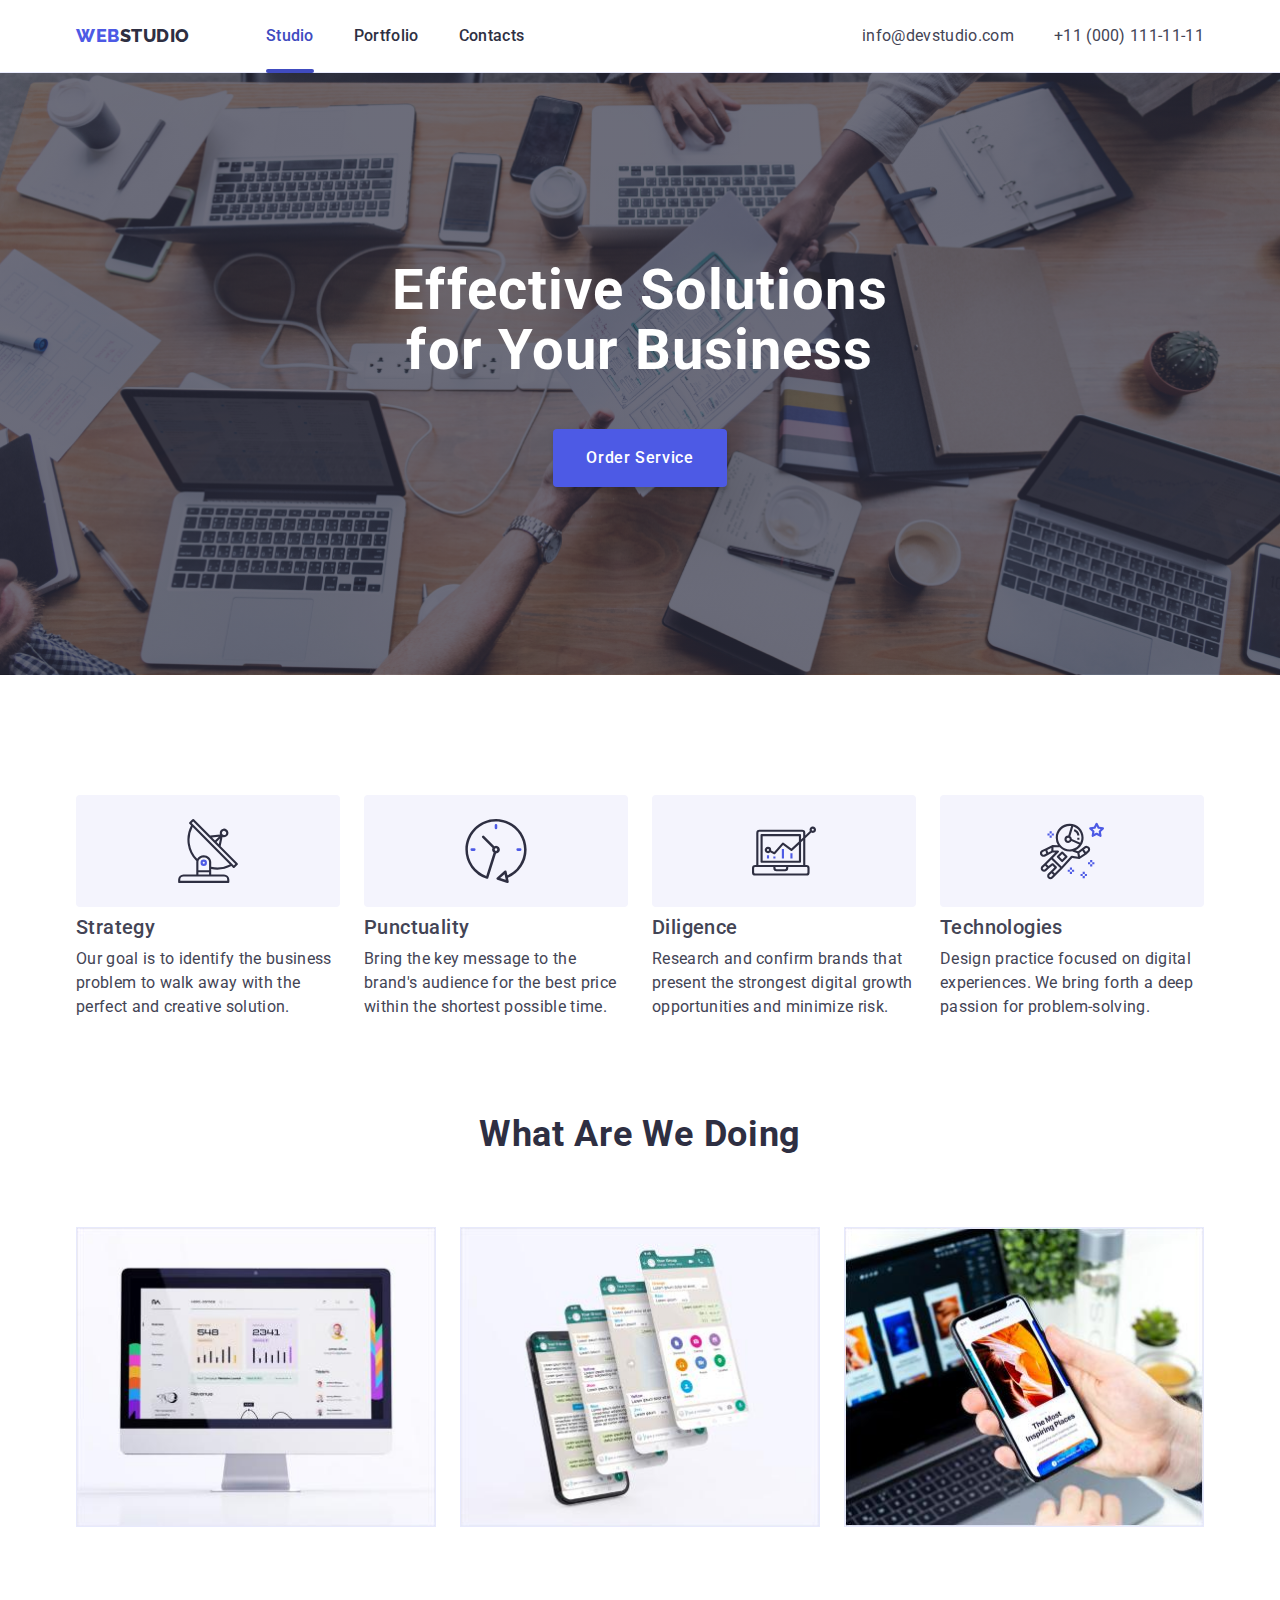
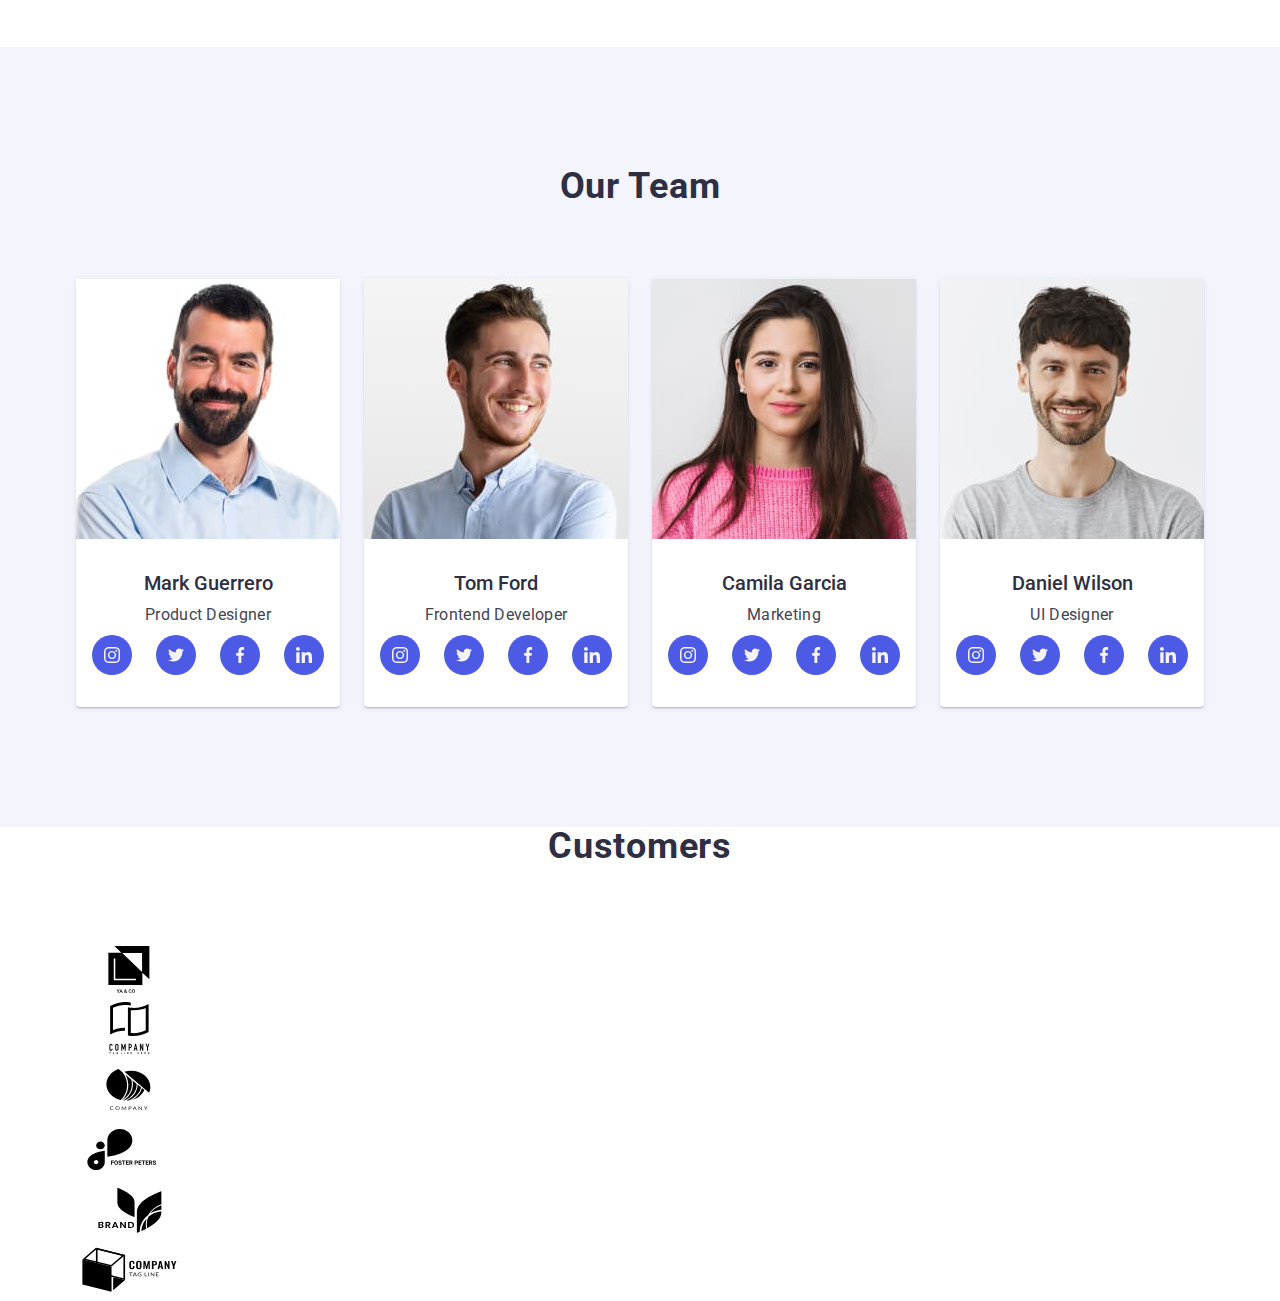
==== index.html @ b901a53f "DZ7" ====
<!DOCTYPE html>
<html lang="en">

<head>
  <meta charset="UTF-8" />
  <meta http-equiv="X-UA-Compatible" content="IE=edge" />
  <meta name="viewport" content="width=device-width, initial-scale=1.0" />
  <title>Web Studio</title>
  <link rel="stylesheet" href="https://cdn.jsdelivr.net/npm/modern-normalize@1.1.0/modern-normalize.min.css" />
  <link rel="preconnect" href="https://fonts.googleapis.com" />
  <link rel="preconnect" href="https://fonts.gstatic.com" crossorigin />
  <link href="https://fonts.googleapis.com/css2?family=Raleway:wght@800&family=Roboto:wght@400;500;700;900&display=swap"
    rel="stylesheet" />

  <link rel="stylesheet" href="./css/styles.css" />
</head>

<body>
  <!-- шапка сайта -->

  <header class="style-heder">
    <!-- Mein navigation -->
    <div class="container style-heder-container">
      <nav class="page-nav">
        <a href="./index.html" class="logo link">
          <span class="logo-color">Web</span>Studio</a>

        <!-- Links to other pages or sections of the current page -->
        <ul class="menu list">
          <li class="menu-item">
            <a class="link menu-link studio-bottom" href="./index.html">Studio</a>
          </li>
          <li class="menu-item">
            <a class="link menu-link" href="./portfolio.html"> Portfolio </a>
          </li>
          <li class="menu-item">
            <a class="link menu-link" href=""> Contacts</a>
          </li>
        </ul>
      </nav>
      <button type=button class="mobile-menu-open" data-menu-open>
        <svg class="mobile-menu-open__icon" width="32" height="32">
          <use href="./images/sprite.svg#icon-burger"></use>
        </svg>
      </button>
      <address class="contact-main">
        <ul class="list contact-list">
          <li>
            <a class="contacts-email link" href="mailto:info@devstudio.com">info@devstudio.com</a>
          </li>
          <li>
            <a class="contact-phone-number link" href="tel:+110001111111">+11 (000) 111-11-11</a>
          </li>
        </ul>
      </address>
    </div>

    <!-- Mobile Menu -->
    <div class="mobile-menu" data-menu>
      <div class="container mobile-menu_container">
        <button class="mobile-menu_close-btn" data-menu-close>
          <svg class="mobile-menu_close-icon" width="8" height="8">
            <use href="./images/sprite.svg#icon-close-black-18dp-2-1">
            </use>
          </svg>
        </button>
        <ul class="mobile-menu-nav list">
          <li class="menu-item">
            <a class="link menu-link studio-bottom" href="./index.html">Studio</a>
          </li>
          <li class="menu-item">
            <a class="link menu-link" href="./portfolio.html"> Portfolio </a>
          </li>
          <li class="menu-item">
            <a class="link menu-link mobile-menu-contacts" href=""> Contacts</a>
          </li>
        </ul>

        <ul class="list contacts-mob-menu">
          <li><a class="contact-phone-number tel-mob-menu link" href="tel:+110001111111">+11 (000) 111-11-11</a>

          </li>
          <li><a class="contacts-email link email-mob-menu" href="mailto:info@devstudio.com">info@devstudio.com</a>

          </li>
        </ul>
        <ul class="social-list-mobmenu list">
          <li class="social-list-item">
            <a href="" class="social-list-link-mobmenu">
              <svg class="social-list-icon" width="24" height="24">
                <use href="./images/sprite.svg#icon-instagram"></use>
              </svg>
            </a>
          </li>
          <li class="social-list-item">
            <a href="" class="social-list-link-mobmenu">
              <svg class="social-list-icon" width="24" height="24">
                <use href="./images/sprite.svg#icon-twitter"></use>
              </svg>
            </a>
          </li>
          <li class="social-list-item">
            <a href="" class="social-list-link-mobmenu">
              <svg class="social-list-icon" width="24" height="24">
                <use href="./images/sprite.svg#icon-facebook"></use>
              </svg>
            </a>
          </li>
          <li class="social-list-item">
            <a href="" class="social-list-link-mobmenu">
              <svg class="social-list-icon" width="24" height="24">
                <use href="./images/sprite.svg#icon-linkedin"></use>
              </svg>
            </a>
          </li>
        </ul>
      </div>
    </div>
    <!-- / Mobile Menu -->
  </header>

  <!-- Unique page content -->
  <main>
    <!-- Герой -->

    <section class="hero">
      <div class="container hero-content">
        <h1 class="mein-title">Effective Solutions for Your Business</h1>
        <button class="button primary" type="button" data-modal-open>
          Order Service
        </button>
      </div>
    </section>

    <!-- Advantages -->

    <section class="advanteges">
      <div class="container">
        <h2 class="visually-hidden">Advanteges</h2>
        <ul class="advanteges-list list">
          <li class="ad-list-item">
            <div class="advanteges-style">
              <svg class="icon-advantages" width="64" height="64">
                <use href="./images/sprite.svg#icon-antenna "></use>
              </svg>
            </div>
            <h3 class="title-ad">Strategy</h3>
            <p class="advanteges-text">
              Our goal is to identify the business problem to walk away with
              the perfect and creative solution.
            </p>
          </li>

          <li class="ad-list-item">
            <div class="advanteges-style">
              <svg class="icon-advantages" width="64" height="64">
                <use href="./images/sprite.svg#icon-clock"></use>
              </svg>
            </div>
            <h3 class="title-ad">Punctuality</h3>
            <p class="advanteges-text">
              Bring the key message to the brand's audience for the best price
              within the shortest possible time.
            </p>
          </li>

          <li class="ad-list-item">
            <div class="advanteges-style">
              <svg class="icon-advantages" width="64" height="64">
                <use href="./images/sprite.svg#icon-diagram"></use>
              </svg>
            </div>
            <h3 class="title-ad">Diligence</h3>
            <p class="advanteges-text">
              Research and confirm brands that present the strongest digital
              growth opportunities and minimize risk.
            </p>
          </li>

          <li class="ad-list-item">
            <div class="advanteges-style">
              <svg class="icon-advantages" width="64" height="64">
                <use href="./images/sprite.svg#icon-astronaut"></use>
              </svg>
            </div>
            <h3 class="title-ad">Technologies</h3>
            <p class="advanteges-text">
              Design practice focused on digital experiences. We bring forth a
              deep passion for problem-solving.
            </p>
          </li>
        </ul>
      </div>
    </section>


    <!-- картинки -->

    <section class="doing">
      <div class="container">
        <h2 class="sec-title">What are we doing</h2>
        <ul class="list doing-list">
          <li class="doing-content">
            <img srcset="./images/desktop@2x.jpg 2x" src="./images/desktop.jpg" alt="desktop application" width="360"
              height="300" />
          </li>
          <li class="doing-content">
            <img srcset="./images/mobapp@2x.jpg 2x" src="./images/mobapp.jpg" alt="mobile application" width="360"
              height="300" />
          </li>
          <li class="doing-content">
            <img srcset="./images/design@2x.jpg 2x" src="./images/design.jpg" alt="design for your product" width="360"
              height="300" />
          </li>
        </ul>
      </div>
    </section>

    <!-- Коллектив -->

    <section class="team-sect">
      <div class="container team-container">
        <h2 class="sec-title">Our Team</h2>

        <ul class="list team-list">
          <li class="team-nome">
            <img srcset="./images/team/product-d@2x.jpg 2x" src="./images/team/product-d.jpg" alt="Mark Guerrero"
              width="264" height="260" />
            <div class="team-content">
              <h3 class="title">Mark Guerrero</h3>
              <p class="advanteges-text-team">Product Designer</p>
              <ul class="social-list list">
                <li class="social-list-item">
                  <a href="" class="social-list-link">
                    <svg class="social-list-icon" width="16" height="16">
                      <use href="./images/sprite.svg#icon-instagram"></use>
                    </svg>
                  </a>
                </li>
                <li class="social-list-item">
                  <a href="" class="social-list-link">
                    <svg class="social-list-icon" width="16" height="16">
                      <use href="./images/sprite.svg#icon-twitter"></use>
                    </svg>
                  </a>
                </li>
                <li class="social-list-item">
                  <a href="" class="social-list-link">
                    <svg class="social-list-icon" width="16" height="16">
                      <use href="./images/sprite.svg#icon-facebook"></use>
                    </svg>
                  </a>
                </li>
                <li class="social-list-item">
                  <a href="" class="social-list-link">
                    <svg class="social-list-icon" width="16" height="16">
                      <use href="./images/sprite.svg#icon-linkedin"></use>
                    </svg>
                  </a>
                </li>
              </ul>
            </div>
          </li>
          <li class="team-nome">
            <img srcset="./images/team/front-dev@2x.jpg 2x" src="./images/team/front-dev.jpg" alt="Tom Ford" width="264"
              height="260" />
            <div class="team-content">
              <h3 class="title">Tom Ford</h3>
              <p class="advanteges-text-team">Frontend Developer</p>
              <ul class="social-list list">
                <li class="social-list-item">
                  <a href="" class="social-list-link">
                    <svg class="social-list-icon" width="16" height="16">
                      <use href="./images/sprite.svg#icon-instagram"></use>
                    </svg>
                  </a>
                </li>
                <li class="social-list-item">
                  <a href="" class="social-list-link">
                    <svg class="social-list-icon" width="16" height="16">
                      <use href="./images/sprite.svg#icon-twitter"></use>
                    </svg>
                  </a>
                </li>
                <li class="social-list-item">
                  <a href="" class="social-list-link">
                    <svg class="social-list-icon" width="16" height="16">
                      <use href="./images/sprite.svg#icon-facebook"></use>
                    </svg>
                  </a>
                </li>
                <li class="social-list-item">
                  <a href="" class="social-list-link">
                    <svg class="social-list-icon" width="16" height="16">
                      <use href="./images/sprite.svg#icon-linkedin"></use>
                    </svg>
                  </a>
                </li>
              </ul>
            </div>
          </li>
          <li class="team-nome">
            <img srcset="./images/team/marketing@2x.jpg 2x" src="./images/team/marketing.jpg" alt="Camila Garcia"
              width="264" height="260" />
            <div class="team-content">
              <h3 class="title">Camila Garcia</h3>
              <p class="advanteges-text-team">Marketing</p>
              <ul class="social-list list">
                <li class="social-list-item">
                  <a href="" class="social-list-link">
                    <svg class="social-list-icon" width="16" height="16">
                      <use href="./images/sprite.svg#icon-instagram"></use>
                    </svg>
                  </a>
                </li>
                <li class="social-list-item">
                  <a href="" class="social-list-link">
                    <svg class="social-list-icon" width="16" height="16">
                      <use href="./images/sprite.svg#icon-twitter"></use>
                    </svg>
                  </a>
                </li>
                <li class="social-list-item">
                  <a href="" class="social-list-link">
                    <svg class="social-list-icon" width="16" height="16">
                      <use href="./images/sprite.svg#icon-facebook"></use>
                    </svg>
                  </a>
                </li>
                <li class="social-list-item">
                  <a href="" class="social-list-link">
                    <svg class="social-list-icon" width="16" height="16">
                      <use href="./images/sprite.svg#icon-linkedin"></use>
                    </svg>
                  </a>
                </li>
              </ul>
            </div>
          </li>
          <li class="team-nome">
            <img srcset="./images/team/uldesigner@2x.jpg 2x" src="./images/team/uldesigner.jpg" alt="Daniel Wilson"
              width="264" height="260" />
            <div class="team-content">
              <h3 class="title">Daniel Wilson</h3>
              <p class="advanteges-text-team">UI Designer</p>
              <ul class="social-list list">
                <li class="social-list-item">
                  <a href="" class="social-list-link">
                    <svg class="social-list-icon" width="16" height="16">
                      <use href="./images/sprite.svg#icon-instagram"></use>
                    </svg>
                  </a>
                </li>
                <li class="social-list-item">
                  <a href="" class="social-list-link">
                    <svg class="social-list-icon" width="16" height="16">
                      <use href="./images/sprite.svg#icon-twitter"></use>
                    </svg>
                  </a>
                </li>
                <li class="social-list-item">
                  <a href="" class="social-list-link">
                    <svg class="social-list-icon" width="16" height="16">
                      <use href="./images/sprite.svg#icon-facebook"></use>
                    </svg>
                  </a>
                </li>
                <li class="social-list-item">
                  <a href="" class="social-list-link">
                    <svg class="social-list-icon" width="16" height="16">
                      <use href="./images/sprite.svg#icon-linkedin"></use>
                    </svg>
                  </a>
                </li>
              </ul>
            </div>
          </li>
        </ul>
      </div>
    </section>

    <!-- Customers -->

    <section class="customers">
      <div class="container">
        <h2 class="sec-title">Customers</h2>
        <ul class="customers-list list">
          <li class="customers-iton">
            <a class="customers-link" href="">
              <svg class="customers-icon" width="104" height="56">
                <use href="./images/sprite.svg#icon-Logo1"></use>
              </svg>
            </a>
          </li>

          <li class="customers-iton">
            <a class="customers-link" href="">
              <svg class="customers-icon" width="104" height="56">
                <use href="./images/sprite.svg#icon-Logo2"></use>
              </svg>
            </a>
          </li>

          <li class="customers-iton">
            <a class="customers-link" href="">
              <svg class="customers-icon" width="104" height="56">
                <use href="./images/sprite.svg#icon-Logo3"></use>
              </svg>
            </a>
          </li>

          <li class="customers-iton">
            <a class="customers-link" href="">
              <svg class="customers-icon" width="104" height="56">
                <use href="./images/sprite.svg#icon-Logo4"></use>
              </svg>
            </a>
          </li>

          <li class="customers-iton">
            <a class="customers-link" href="">
              <svg class="customers-icon" width="104" height="56">
                <use href="./images/sprite.svg#icon-Logo5"></use>
              </svg>
            </a>
          </li>

          <li class="customers-iton">
            <a class="customers-link" href="">
              <svg class="customers-icon" width="104" height="56">
                <use href="./images/sprite.svg#icon-Logo6"></use>
              </svg>
            </a>
          </li>
        </ul>
      </div>
    </section>
  </main>

  <!-- Footer -->

  <!-- <footer class="main-footer">
    <div class="container footer-content">
      <div class="footer-div">
        <a class="logo footer-logo link" href="./index.html">
          <span class="logo-color">Web</span>Studio</a>
        <p class="footer-text description-footer">
          Increase the flow of customers and sales for your business with
          digital marketing & growth solutions.
        </p>
      </div>
      <div class="social-media-list">
        <p class="social-media-text">Social media</p>
        <ul class="social-list-footer list">
          <li class="social-list-item">
            <a href="" class="social-list-link-footer">
              <svg class="social-list-icon" width="24" height="24">
                <use href="./images/sprite.svg#icon-instagram"></use>
              </svg>
            </a>
          </li>
          <li class="social-list-item">
            <a href="" class="social-list-link-footer">
              <svg class="social-list-icon" width="24" height="24">
                <use href="./images/sprite.svg#icon-twitter"></use>
              </svg>
            </a>
          </li>
          <li class="social-list-item">
            <a href="" class="social-list-link-footer">
              <svg class="social-list-icon" width="24" height="24">
                <use href="./images/sprite.svg#icon-facebook"></use>
              </svg>
            </a>
          </li>
          <li class="social-list-item">
            <a href="" class="social-list-link-footer">
              <svg class="social-list-icon" width="24" height="24">
                <use href="./images/sprite.svg#icon-linkedin"></use>
              </svg>
            </a>
          </li>
        </ul>
      </div>

      <div class="subscribe-block">
        <p class="footer-Subscribe-text">Subscribe</p>

        <form name="Form" class="footer-form">
          <input type="email" name="user-e-mail" class="footer-form-input" placeholder="E-mail" required />
          <button type="submit" class="footer-form-submit">
            Subscribe
            <svg class="footer-form-input-icon" width="24" height="24">
              <use href="./images/sprite.svg#icon-send"></use>
            </svg>
          </button>
        </form>
      </div>
    </div>
  </footer>

  <div class="backdrop is-hidden" data-modal>
    <div class="modal">
      <button type="button" class="modal-close-btn" data-modal-close>
        <svg class="modal-close-btn-icon" width="8" height="8">
          <use href="./images/sprite.svg#icon-close-black-18dp-2-1"></use>
        </svg>
      </button>
      <p class="modal-description">
        Leave your contacts and we will call you back
      </p>

      <form name="Form" class="modal-form">
        <label class="modal-form-field">
          <span class="modal-form-input-desc">Name</span>
          <span class="modal-form-input-wrapper">
            <input type="text" name="user-name" class="modal-form-input" required />
            <svg class="modal-form-input-icon" width="18" height="18">
              <use href="./images/sprite.svg#icon-person"></use>
            </svg>
          </span>
        </label>
        <label class="modal-form-field">
          <span class="modal-form-input-desc">Phone</span>
          <span class="modal-form-input-wrapper">
            <input type="tel" name="user-phone" class="modal-form-input" required
              pattern="[0-9]{3}-[0-9]{3}-[0-9]{2}-[0-9]{2}" title="xxx-xxx-xx-xx" />
            <svg class="modal-form-input-icon" width="18" height="24">
              <use href="./images/sprite.svg#icon-phone"></use>
            </svg>
          </span>
        </label>
        <label class="modal-form-field">
          <span class="modal-form-input-desc">Email</span>
          <span class="modal-form-input-wrapper">
            <input type="email" name="user-email" class="modal-form-input" required />
            <svg class="modal-form-input-icon" width="18" height="24">
              <use href="./images/sprite.svg#icon-email"></use>
            </svg>
          </span>
        </label>

        <label class="modal-form-field">
          <span class="modal-form-input-desc">Comment</span>
          <textarea name="user-message" class="modal-form-message" placeholder="Text input"></textarea>
        </label>

        <input id="user-policy" type="checkbox" name="privacy-policy" class="modal-form-check visually-hidden"
          required />
        <label for="user-policy" class="modal-form-check-desk">I accept the terms and conditions of the &nbsp;
          <a href class="style-link-policy"> Privacy Policy</a>
        </label>

        <button type="submit" class="modal-form-submit">Send</button>
      </form>
    </div>
  </div> -->
  <script src="./js/modal.js"></script>
  <script src="./js/mobile-menu.js"></script>
</body>

</html>
---- css/styles.css ----
:root {
  --primary-font: 'roboto', sans-serif;
  --secondary-font: 'raleway', sans-serif;
  --primary-text-color: #434455;
  --title-text-color: #2e2f42;
  --accent-color: #4d5ae5;
  --primary-white-color: #ffffff;
  --okean-color: #404bbf;
  --transition: 250ms cubic-bezier(0.4, 0, 0.2, 1);
}
h1,
h2,
h3,
h4,
p {
  margin-top: 0;
  margin-bottom: 0;
}

ul,
ol {
  margin-top: 0;
  margin-bottom: 0;
  padding-left: 0;
  padding-bottom: 0;
}

img {
  display: block;
  max-width: 100%;
  height: auto;
}

a {
  color: #434455;
  text-decoration: none;
}

body {
  color: var(--primary-text-color);
  font-family: var(--primary-font);
  background-color: var(--primary-white-color);
}

address {
  font-style: normal;
}

button {
  cursor: pointer;
}
.list {
  list-style: none;
}

.link {
  text-decoration: none;
}

.sec-title {
  font-weight: 700;
  font-size: 36px;
  line-height: 1.11;
  text-align: center;
  letter-spacing: 0.02em;
  text-transform: capitalize;
  color: #2e2f42;
  margin-bottom: 72px;
}

.visually-hidden {
  position: absolute;
  width: 1px;
  height: 1px;
  margin: -1px;
  padding: 0;
  overflow: hidden;
  border: 0;
  clip: rect(0 0 0 0);
}

/* components */

.button {
  color: var(--title-text-color);
  background-color: var(--primary-white-color);
  font-family: inherit;
  font-weight: 500;
  font-size: 16px;
  line-height: 1.5;
  display: flex;
  align-items: center;
  letter-spacing: 0.04em;
}

.button.primary {
  background-color: var(--accent-color);
  color: var(--primary-white-color);
  padding-top: 16px;
  padding-left: 32px;
  padding-bottom: 16px;
  padding-right: 32px;
  border-radius: 4px;
  margin-left: auto;
  margin-right: auto;
  border: 1px solid transparent;
  box-shadow: 0px 4px 4px rgba(0, 0, 0, 0.15);
  border-radius: 4px;
  transition: color var(--transition), background-color var(--transition),
    box-shadow var(--transition);
}
.button.primary:hover,
.button.primary:focus {
  background-color: var(--okean-color);
  box-shadow: 0px 4px 4px rgba(0, 0, 0, 0.15);
  border-radius: 4px;
  color: var(--primary-white-color);
}

.button.secondary {
  background-color: #f4f4fd;
  color: #4d5ae5;
  padding-top: 12px;
  padding-left: 24px;
  padding-bottom: 12px;
  padding-right: 24px;
  border-radius: 4px;
  border: 1px solid #e7e9fc;
  transition: background-color var(--transition), color var(--transition),
    box-shadow var(--transition);
}

.button.secondary:hover,
.button.secondary:focus {
  background-color: var(--okean-color);
  color: #ffffff;
  border-radius: 4px;
  box-shadow: 0px 3px 1px rgba(0, 0, 0, 0.1), 0px 2px 1px rgba(0, 0, 0, 0.08),
    0px 2px 2px rgba(0, 0, 0, 0.12);
}

.title {
  color: var(--title-text-color);
  font-weight: 500;
  font-size: 20px;
  line-height: 1.2;
}
.container {
  width: 100%;
  padding-left: 16px;
  padding-right: 16px;
}
@media screen and (min-width: 480px) {
  .container {
    width: 100%;
    margin-left: auto;
    margin-right: auto;
  }
}

@media screen and (min-width: 768px) {
  .container {
    max-width: 736px;
  }
  .mobile-menu {
    display: none;
  }
  .mobile-menu-open {
    display: none;
  }
}
@media screen and (min-width: 1200px) {
  .container {
    max-width: 1160px;
  }
}
@media screen and (max-width: 1199px) {
  .doing {
    display: none;
  }
}
/* Header */

@media screen and (max-width: 767px) {
  .menu {
    display: none;
  }
  .contact-main {
    display: none;
  }

  .style-heder-container {
    display: flex;
    align-items: center;
    justify-content: space-between;
    width: 100%;
  }
  .style-heder {
    padding-top: 24px;
    padding-bottom: 24px;
  }
  .logo {
    font-family: 'Raleway', sans-serif;
    font-weight: 800;
    font-size: 18px;
    line-height: 1.33;
    letter-spacing: 0.03em;
    text-transform: uppercase;
    color: #2e2f42;
  }
  .logo-color {
    color: #4d5ae5;
  }
  .mobile-menu-open {
    background-color: transparent;
    border: none;
    padding: 0;
    line-height: 0;
    transition: var(--transition);
  }
}
/* Mobile Menu */
@media screen and (max-width: 767px) {
  .mobile-menu {
    position: fixed;
    width: 100%;
    height: 100%;
    max-height: 796px;
    background-color: var(--primary-white-color);
    top: 0;
    left: 0;
    z-index: 1000;
    box-shadow: 0 0 0 100vmax rgba(0, 0, 0, 0.7);

    opacity: 0;
    visibility: hidden;
    pointer-events: none;
    transition: opacity var(--transition), visibility var(--transition);
  }
  .mobile-menu.is-open {
    opacity: 1;
    visibility: visible;
    pointer-events: auto;
    transition: opacity var(--transition), visibility var(--transition);
  }

  .mobile-menu_container {
    position: relative;
    display: flex;
    flex-wrap: wrap;
    align-content: space-between;
    padding-top: 80px;
    padding-bottom: 40px;
    padding-left: 24px;
    height: 100%;
  }
  .mobile-menu_close-btn {
    background: #e7e9fc;
    border: 1px solid rgba(0, 0, 0, 0.1);
    padding: 0;
    line-height: 0;
    position: absolute;
    right: 24px;
    top: 24px;

    transition: background-color var(--transition);

    display: flex;
    justify-content: center;
    align-items: center;
    cursor: pointer;

    width: 24px;
    height: 24px;
    border-radius: 50%;
  }

  .mobile-menu_container {
    display: block;
  }
  .contacts-mob-menu {
    margin-left: auto;
    margin-right: auto;
    margin-top: 284px;
  }
  .menu-link {
    display: block;
    font-weight: 700;
    font-size: 36px;
    line-height: 1.11;
    color: var(--title-text-color);

    transition: color var(--transition);
  }
  .menu-link:focus {
    color: var(--okean-color);
  }

  .menu-item:not(:last-child) {
    margin-bottom: 40px;
  }

  .mobile-menu-contacts {
    color: var(--okean-color);
  }
  .tel-mob-menu {
    font-weight: 700;
    font-size: 36px;
    line-height: 1.11;
    letter-spacing: 0.02em;
    text-transform: capitalize;

    color: #4d5ae5;
    transition: color var(--transition);
  }
  .email-mob-menu {
    font-weight: 500;
    font-size: 20px;
    line-height: 1.2;
    letter-spacing: 0.02em;
    color: #434455;
    transition: color var(--transition);
  }
  .social-list-mobmenu {
    display: flex;
    margin-right: auto;
    margin-left: auto;
    gap: 56px;
    margin-top: 48px;
    margin-bottom: 40px;
  }
  .social-list-link-mobmenu {
    display: flex;
    justify-content: center;
    align-items: center;
    width: 40px;
    height: 40px;
    border-radius: 50%;
    background-color: #4d5ae5;
    fill: #f4f4fd;
    transition: background-color var(--transition);
  }
  .social-list-link-mobmenu:hover,
  .social-list-link-mobmenu:focus {
    background-color: #404bbf;
  }
}
/* / Mobile Menu */

/* Header Tablett */

@media screen and (min-width: 768px) {
  .page-nav {
    display: flex;
    align-items: center;
  }
  .style-heder-container {
    display: flex;
  }
  .menu {
    display: flex;
    align-items: center;
  }
  .menu-item:not(:last-child) {
    margin-right: 40px;
  }
  .logo {
    font-family: 'Raleway', sans-serif;
    font-weight: 800;
    font-size: 18px;
    line-height: 1.33;
    letter-spacing: 0.03em;
    text-transform: uppercase;
    color: #2e2f42;
    margin-right: 120px;
  }
  .logo-color {
    color: #4d5ae5;
  }
  .menu-link {
    font-weight: 500;
    font-size: 16px;
    line-height: 1.5;
    letter-spacing: 0.02em;
    color: #2e2f42;
    transition: color var(--transition);
  }
  .menu-link:hover,
  .menu-link:focus,
  .menu-link:active {
    color: var(--okean-color);
  }

  .contact-main {
    margin-left: auto;
  }
  .contacts-email {
    font-size: 12px;
    line-height: 1.17;
    letter-spacing: 0.04em;
    color: var(--primary-text-color);
    transition: color var(--transition);
  }
  .contacts-email:hover,
  .contacts-email:focus {
    color: var(--okean-color);
  }
  .contact-phone-number {
    font-size: 12px;
    line-height: 1.17;
    letter-spacing: 0.04em;
    color: var(--primary-text-color);
    transition: color var(--transition);
  }
  .contact-phone-number:hover,
  .contact-phone-number:focus {
    color: var(--okean-color);
  }

  .studio-bottom {
    position: relative;
    color: var(--okean-color);
  }

  .studio-bottom::after {
    display: inline-block;
    content: '';
    position: absolute;
    top: 100%;
    left: 0;
    transform: translate(0, 24px);

    width: 48px;
    height: 4px;

    background: var(--okean-color);
    border-radius: 2px;
  }
  .portfolio-bottom {
    position: relative;
    color: var(--okean-color);
  }

  .portfolio-bottom::after {
    display: inline-block;
    content: '';
    position: absolute;
    top: 100%;
    left: 0;
    transform: translate(0, 24px);

    width: 66px;
    height: 4px;

    background: var(--okean-color);
    border-radius: 2px;
  }
}

/* / Header Tablett*/

/* Header Desktop */

@media screen and (min-width: 1200px) {
  .logo {
    font-family: 'Raleway', sans-serif;
    font-weight: 800;
    font-size: 18px;
    line-height: 1.33;
    letter-spacing: 0.03em;
    text-transform: uppercase;
    color: #2e2f42;
    margin-right: 76px;
  }
  .logo-color {
    color: #4d5ae5;
  }
  .style-heder-container {
    display: flex;
    align-items: center;
  }
  .page-nav {
    display: flex;
    align-items: center;
  }
  .style-heder {
    background-color: #ffffff;
    padding-top: 24px;
    padding-bottom: 24px;
    border-bottom: 1px solid #e7e9fc;
  }

  /* Nav */

  .menu {
    display: flex;
    align-items: center;
  }
  .menu-item:not(:last-child) {
    margin-right: 40px;
  }
  .menu-link {
    font-weight: 500;
    font-size: 16px;
    line-height: 1.5;
    letter-spacing: 0.02em;
    color: #2e2f42;
    transition: color var(--transition);
  }
  .menu-link:hover,
  .menu-link:focus,
  .menu-link:active {
    color: var(--okean-color);
  }
  .contact-list {
    display: flex;
    align-items: center;
  }
  .contact-main {
    display: flex;
    margin-left: auto;
  }
  .contacts-email {
    font-size: 16px;
    line-height: 1.5;
    letter-spacing: 0.02em;
    margin-right: 40px;
    color: var(--primary-text-color);
    transition: color var(--transition);
  }
  .contacts-email:hover,
  .contacts-email:focus {
    color: var(--okean-color);
  }
  .contact-phone-number {
    font-size: 16px;
    line-height: 1.5;
    letter-spacing: 0.02em;
    color: var(--primary-text-color);
    transition: color var(--transition);
  }
  .contact-phone-number:hover,
  .contact-phone-number:focus {
    color: var(--okean-color);
  }

  .studio-bottom {
    position: relative;
    color: var(--okean-color);
  }

  .studio-bottom::after {
    display: inline-block;
    content: '';
    position: absolute;
    top: 100%;
    left: 0;
    transform: translate(0, 24px);

    width: 48px;
    height: 4px;

    background: var(--okean-color);
    border-radius: 2px;
  }
  .portfolio-bottom {
    position: relative;
    color: var(--okean-color);
  }

  .portfolio-bottom::after {
    display: inline-block;
    content: '';
    position: absolute;
    top: 100%;
    left: 0;
    transform: translate(0, 24px);

    width: 66px;
    height: 4px;

    background: var(--okean-color);
    border-radius: 2px;
  }
}
/* /Header Desktop */

/* Banner Hero */

/* Hero Mobil */

@media screen and (max-width: 767px) {
  .hero {
    min-width: 320px;
    margin-left: auto;
    margin-right: auto;
    background-image: linear-gradient(
        rgba(46, 47, 66, 0.7),
        rgba(46, 47, 66, 0.7)
      ),
      url(../images//bg-phone.jpg);
    background-repeat: no-repeat;
    background-position: center;
    background-size: cover;
  }
  @media screen and (min-device-pixel-ratio: 2) and (max-width: 767px),
    screen and (min-resolution: 192dpi) and (max-width: 767px),
    screen and (min-resolution: 2dppx) and (max-width: 767px) {
    .hero {
      background-image: linear-gradient(
          rgba(46, 47, 66, 0.7),
          rgba(46, 47, 66, 0.7)
        ),
        url('../images/bg-phone@2x.jpg');
    }
  }
}

@media screen and (max-width: 767px) {
  .modal-btn:hover,
  .modal-btn:focus {
    background: #404bbf;
  }

  .hero-content {
    width: 100%;
    padding-top: 112px;
    padding-bottom: 112px;
  }
  .mein-title {
    min-width: 260px;
    max-width: 320px;
    font-size: 36px;
    line-height: 1.11;

    text-align: center;

    color: var(--primary-white-color);
    margin-bottom: 72px;
    margin-left: auto;
    margin-right: auto;
  }
}
/* /Hero Mobil */

/* Hero Tablett */
@media screen and (min-width: 768px) {
  .hero {
    max-width: 1200px;
    margin-left: auto;
    margin-right: auto;
    background-image: linear-gradient(
        rgba(46, 47, 66, 0.7),
        rgba(46, 47, 66, 0.7)
      ),
      url(../images/bg-tablet.jpg);
    background-repeat: no-repeat;
    background-position: center;
    background-size: cover;
  }
  @media screen and (min-device-pixel-ratio: 2) and (max-width: 767px),
    screen and (min-resolution: 192dpi) and (max-width: 767px),
    screen and (min-resolution: 2dppx) and (max-width: 767px) {
    .hero {
      background-image: linear-gradient(
          rgba(46, 47, 66, 0.7),
          rgba(46, 47, 66, 0.7)
        ),
        url('../images/bg-tablet@2x.jpg');
    }
  }
  .modal-btn:hover,
  .modal-btn:focus {
    background: #404bbf;
  }

  .hero-content {
    padding-top: 112px;
    padding-bottom: 108px;
  }
  .mein-title {
    width: 496px;
    font-size: 56px;
    line-height: 1.07;

    text-align: center;

    color: var(--primary-white-color);
    margin-bottom: 40px;
    margin-left: auto;
    margin-right: auto;
  }
}

/* /Hero Tablett */

/* Hero Desktop */
@media screen and (min-width: 1200px) {
  .container {
    width: 1160px;
    margin-left: auto;
    margin-right: auto;
  }
  .hero {
    max-width: 1440px;
    margin-left: auto;
    margin-right: auto;
    background-color: #2e2f42;
    background-image: linear-gradient(
        rgba(46, 47, 66, 0.7),
        rgba(46, 47, 66, 0.7)
      ),
      url(../images/bg-desktop.jpg);

    background-position: 50% 50%;
    background-repeat: no-repeat;
    color: #ffffff;
  }
  @media screen and (min-device-pixel-ratio: 2) and (min-width: 1200px),
    screen and (min-resolution: 192dpi) and (min-width: 1200px),
    screen and (min-resolution: 2dppx) and (min-width: 1200px) {
    .hero {
      background-image: linear-gradient(
          rgba(46, 47, 66, 0.7),
          rgba(46, 47, 66, 0.7)
        ),
        url('../images/bg-desktop@2x.jpg');
    }
  }
  .modal-btn:hover,
  .modal-btn:focus {
    background: #404bbf;
  }

  .mein-title {
    font-weight: 700;
    font-size: 56px;
    line-height: 1.07;
    text-align: center;
    letter-spacing: 0.02em;
    color: #ffffff;
    margin-left: auto;
    margin-right: auto;
    margin-bottom: 48px;
    width: 496px;
  }

  .hero-content {
    text-align: center;
    padding-top: 188px;
    padding-bottom: 188px;
  }
}
/* /Hero Desktop */

/* Section Advanteges */

/*  Advantages Mobil*/
@media screen and (max-width: 1199px) {
  .advanteges-style {
    display: none;
  }
}

@media screen and (max-width: 767px) {
  .ad-list-item:not(:last-child) {
    margin-bottom: 72px;
  }
  .advanteges {
    padding-top: 96px;
    padding-bottom: 96px;
  }
  .title-ad {
    margin-bottom: 8px;
    font-weight: 700;
    font-size: 36px;
    line-height: 1.11;
    text-align: center;
    letter-spacing: 0.02em;
    text-transform: capitalize;
    color: var(--title-text-color);
    flex: none;
    order: 0;
    align-self: stretch;
    flex-grow: 0;
  }
  .advanteges-text {
    font-weight: 500;
    font-size: 16px;
    line-height: 1.5;
    letter-spacing: 0.02em;
    color: var(--primary-text-color);
    flex: none;
    order: 1;
    align-self: stretch;
    flex-grow: 0;
  }
}
/* Advantages Tablett */

@media screen and (min-width: 768px) {
  .advanteges {
    padding-top: 96px;
    padding-bottom: 96px;
  }
  .advanteges-list {
    display: flex;
    flex-wrap: wrap;
    column-gap: 24px;
    row-gap: 72px;
  }
  .ad-list-item {
    flex-basis: calc((100% - 24px) / 2);
  }
  .title-ad {
    text-align: left;
    letter-spacing: 0.02em;
    font-weight: 700;
    font-size: 36px;
    line-height: 1.11;
    text-transform: capitalize;
  }
  .advanteges-text {
    margin-top: 8px;
    font-weight: 500;
    font-size: 16px;
    line-height: 1.5;
    letter-spacing: 0.02em;
    color: #434455;
  }
}
/* /Advantages Tablett */

/* Advantages Desktop */

@media screen and (min-width: 1200px) {
  .advanteges {
    padding-top: 120px;
  }

  .advanteges-list {
    display: flex;
    column-gap: 24px;
  }

  .ad-list-item {
    flex-basis: calc((100% - 72px) / 4);
  }
  .advanteges-style {
    display: flex;
    justify-content: center;
    align-items: center;
    width: 264px;
    height: 112px;
    background: #f4f4fd;
    border-radius: 4px;
    margin-bottom: 8px;
  }

  .ad-list-item .title {
    font-weight: 500;
    font-size: 20px;
    line-height: 1.2;
    color: #2e2f42;
    margin-bottom: 8px;
  }
  .title-ad {
    font-weight: 500;
    font-size: 20px;
    line-height: 1.2;
    letter-spacing: 0.02em;
  }
  .advanteges-text {
    font-weight: 400;
    font-size: 16px;
    line-height: 1.5;
    letter-spacing: 0.02em;
    color: var(--primary-text-color);
  }
}
/* /Advantages Desktop */

/* Section What Are We Doing */
@media screen and (min-width: 1200px) {
  .doing {
    padding-bottom: 120px;
  }

  .doing-list {
    list-style: none;
    display: flex;
    gap: 24px;
  }

  .doing-content {
    flex-basis: calc((100% - 48px) / 3);
    border: 1px solid #e7e9fc;
  }
}
/* /Section What Are We Doing */

/* Team-Mobil */

.team-sect {
  background: #f4f4fd;
  padding-top: 96px;
  padding-bottom: 128px;
  width: 100%;
}

.team-list {
  display: flex;
  row-gap: 72px;
  flex-wrap: wrap;
}
.team-nome {
  margin-left: auto;
  margin-right: auto;
  background: var(--primary-white-color);
  box-shadow: 0px 1px 6px rgba(46, 47, 66, 0.08),
    0px 1px 1px rgba(46, 47, 66, 0.16), 0px 2px 1px rgba(46, 47, 66, 0.08);
  border-radius: 0px 0px 4px 4px;
  /* flex-basis: calc((100% - 48px) / 2); */
}
.team-content {
  text-align: center;
  padding-top: 32px;
  padding-bottom: 32px;
}
.advanteges-text-team {
  margin-top: 8px;

  font-weight: 400;
  font-size: 16px;
  line-height: 1.5;
  letter-spacing: 0.02em;

  text-align: center;
  color: var(--primary-text-color);
}
/* .team-content {
  padding-top: 32px;
  padding-bottom: 32px;
  padding-left: 16px;
  padding-right: 16px;
  justify-content: center;
  text-align: center;
} */
.social-list {
  display: flex;
  justify-content: center;
  gap: 24px;
  margin-top: 8px;
}
.social-list-link {
  display: flex;
  justify-content: center;
  align-items: center;
  width: 40px;
  height: 40px;
  border-radius: 50%;
  background-color: #4d5ae5;
  fill: #f4f4fd;
  transition: background-color var(--transition);
}
.social-list-link:hover,
.social-list-link:focus {
  background-color: #404bbf;
}

/* /Team Mobil */

/* Team-Tablett */

@media screen and (min-width: 768px) {
  .team-sect {
    background: #f4f4fd;
    padding-top: 96px;
    padding-bottom: 104px;
  }
  .team-list {
    margin-left: 0;
    margin-right: 0;

    display: flex;
    flex-wrap: wrap;
    row-gap: 64px;
    column-gap: 24px;
    justify-content: center;
    align-items: center;
  }
  .team-nome {
    margin-left: 0;
    margin-right: 0;
  }

  .team-content {
    padding-left: 16px;
    padding-right: 16px;
    justify-content: center;
    text-align: center;
  }
}
/* /Team Tablett */

/* Team Desktop */

@media screen and (min-width: 1200px) {
  .team-sect {
    background: #f4f4fd;
    padding-top: 120px;
    padding-bottom: 120px;
  }

  .team-list {
    list-style: none;
    display: flex;
    flex-wrap: wrap;
    gap: 24px;
  }
  .team-nome {
    background: #ffffff;
    box-shadow: 0px 1px 6px rgba(46, 47, 66, 0.08),
      0px 1px 1px rgba(46, 47, 66, 0.16), 0px 2px 1px rgba(46, 47, 66, 0.08);
    border-radius: 0px 0px 4px 4px;
  }
  .team-content {
    padding-top: 32px;
    padding-bottom: 32px;
    padding-left: 16px;
    padding-right: 16px;
    justify-content: center;
    text-align: center;
  }

  .social-list {
    display: flex;
    justify-content: center;
    gap: 24px;
    margin-top: 8px;
  }
  .social-list-link {
    display: flex;
    justify-content: center;
    align-items: center;
    width: 40px;
    height: 40px;
    border-radius: 50%;
    background-color: #4d5ae5;
    fill: #f4f4fd;
    transition: background-color var(--transition);
  }
  .social-list-link:hover,
  .social-list-link:focus {
    background-color: #404bbf;
  }
}

/* /Team Desktop */

/* Customers */

/* @media screen and (min-width: 480px), (max-width: 479px) {
  .customers {
    padding-top: 96px;
    padding-bottom: 96px;
    width: 100%;
  }
  .sec-title {
    margin-bottom: 72px;
    text-align: center;
    font-weight: 700;
    font-size: 36px;
    line-height: 1.11;

    text-transform: capitalize;

    color: var(--title-text-color);
  }
  .customers-list {
    display: flex;
    row-gap: 72px;
    column-gap: 16px;
    flex-wrap: wrap;
    justify-content: center;
  }
  .customers-link {
    display: flex;
    justify-content: center;
    align-items: center;
    width: 190px;
    height: 88px;

    border: 1px solid #8e8f99;
    border-radius: 4px;

    transition: border-color var(--transition-dur-and-cub);
  }
  .customers-icon {
    transition: fill var(--transition-dur-and-cub);

    fill: var(--light-slate-ubtle-text-color);
  }

  .customers-link:focus,
  .customers-link:hover {
    border-color: #404bbf;
  }

  .customers-link:focus .customers-icon,
  .customers-link:hover .customers-icon {
    fill: #404bbf;
  }
  .customers-icon {
    fill: #8e8f99;
    transition: fill var(--transition);
  }
} */
/* .customers {
  padding-top: 130px;
  padding-bottom: 120px;
}
.customers-list {
  display: flex;
  gap: 24px;
}

.customers-iton {
  flex-basis: calc(100% - 24px / 6);
}
.customers-link {
  display: flex;
  justify-content: center;
  align-items: center;
  width: 168px;
  height: 88px;
  border: 1px solid #8e8f99;
  border-radius: 4px;
  transition: border-color var(--transition), fill var(--transition);
}
.customers-link:hover,
.customers-link:focus {
  border-color: #404bbf;
}
.customers-link:hover .customers-icon,
.customers-link:focus .customers-icon {
  fill: #404bbf;
}
.customers-icon {
  fill: #8e8f99;
  transition: fill var(--transition);
} */

/* /Customers */

/* Footer */

/* .main-footer {
  background: #2e2f42;
  padding-top: 100px;
  padding-bottom: 100px;
}
.footer-content {
  display: flex;
 
}
.footer-div {
  margin-right: 120px;
}
.footer-logo {
  letter-spacing: 0.03em;
  text-transform: uppercase;
  color: #f4f4fd;
}
.description-footer {
  font-weight: 400;
  font-size: 16px;
  line-height: 1.5;
  letter-spacing: 0.02em;
  color: #e7e9fc;
}
.footer-text {
  width: 264px;
  margin-top: 16px;
}

.social-media-text {
  font-weight: 500;
  font-size: 16px;
  line-height: 1.5;
  letter-spacing: 0.02em;
  color: #ffffff;
  margin-bottom: 16px;
}
.social-list-footer {
  display: flex;
  justify-content: center;
  gap: 16px;
}
.social-list-link-footer {
  fill: #f4f4fd;
  display: flex;
  justify-content: center;
  align-items: center;
  width: 40px;
  height: 40px;
  border-radius: 50%;
  background-color: rgba(255, 255, 255, 0.1);
  transition: background-color var(--transition);
}
.social-list-link-footer:hover,
.social-list-link-footer:focus {
  background-color: #31d0aa;
}

.subscribe-block {
  margin-left: 80px;
  margin-right: auto;
}
.footer-Subscribe-text {
  font-weight: 500;
  font-size: 16px;
  line-height: 1.5;
  margin-bottom: 16px;
  color: var(--primary-white-color);
}
.footer-form {
  display: flex;
  justify-content: center;
  gap: 24px;
}

.footer-form-input {
  width: 264px;
  height: 40px;
  padding-left: 16px;
  padding-right: 16px;
  padding-bottom: 8px;
  padding-top: 8px;
  border: 1px solid rgba(255, 255, 255, 0.3);
  filter: drop-shadow(0px 4px 4px rgba(0, 0, 0, 0.15));
  border-radius: 4px;
  background: transparent;
  font-size: 14px;
  color: var(--primary-white-color);
}
.footer-form-input:input {
  background-color: var(--title-text-color);
 
  font-size: 16px;
  font-weight: 400;
  line-height: 1.5;
  color: var(--primary-white-color);
}
.footer-form-input::placeholder {
  font-weight: 400;
  font-size: 12px;
  line-height: 2;
  color: rgba(255, 255, 255, 0.6);

  margin-left: 16px;
}

.footer-form-submit,
.modal-form-submit {
  display: flex;
  justify-content: center;
  align-items: center;
  text-align: center;
  min-width: 165px;
  min-height: 40px;
  padding-left: 24px;
  padding-right: 24px;
  padding-top: 8px;
  padding-bottom: 8px;
  font-family: var(--primary-font);
  font-weight: 500;
  font-size: 16px;
  line-height: 1.5;
  letter-spacing: 0.04em;
  gap: 16px;
  background: var(--accent-color);
  color: var(--primary-white-color);
  border-radius: 4px;
  border: 1px solid transparent;
  box-shadow: 0px 4px 4px rgba(0, 0, 0, 0.15);

  transition: background-color var(--transition), fill var(--transition),
    box-shadow var(--transition);
}
.footer-form-input-icon {
  fill: var(--primary-white-color);
}
.footer-form-submit:hover,
.footer-form-submit:focus {
  background-color: var(--okean-color);
  box-shadow: 0px 4px 4px rgba(0, 0, 0, 0.15);
}
.footer-form-input:focus {
  border-color: var(--accent-color);
  outline: none;
} */

/* /Footer */

/* Modal Window */

.backdrop {
  position: fixed;
  z-index: 100;
  top: 0;
  left: 0;
  width: 100%;
  height: 100%;
  background: rgba(46, 47, 66, 0.4);
  opacity: 1;
  border-radius: 4px;
  transition: opacity var(--transition), visibility var(--transition);
}

.backdrop.is-hidden {
  opacity: 0;
  visibility: hidden;
  pointer-events: none;
}

.modal {
  position: absolute;
  top: 50%;
  left: 50%;
  transform: translate(-50%, -50%);
  width: 408px;
  height: 584px;
  background: #fcfcfc;
  box-shadow: 0px 1px 1px rgba(0, 0, 0, 0.14), 0px 1px 3px rgba(0, 0, 0, 0.12),
    0px 2px 1px rgba(0, 0, 0, 0.2);
  border-radius: 4px;
  padding-top: 72px;
  padding-left: 24px;
  padding-right: 24px;
  padding-bottom: 24px;
  transition: visibility var(--transition);
}
.modal-close-btn {
  position: absolute;
  top: 24px;
  right: 24px;
  display: flex;
  justify-content: center;
  align-items: center;
  background-color: #e7e9fc;
  border: 1px solid rgba(0, 0, 0, 0.1);
  padding: 0;
  width: 24px;
  height: 24px;
  border-radius: 50%;
  transition: background-color var(--transition);
}
.modal-close-btn:hover,
.modal-close-btn:focus {
  background-color: var(--okean-color);
}
.modal-close-btn-icon {
  transition: fill var(--transition);
}
.modal-close-btn:hover .modal-close-btn-icon,
.modal-close-btn:focus .modal-close-btn-icon {
  fill: var(--primary-white-color);
}

.modal-description {
  font-weight: 500;
  font-size: 16px;
  line-height: 1.5;
  color: var(--title-text-color);
  text-align: center;
  margin-bottom: 16px;
}

/* /Modal Windov */

/* Modal Form */

.modal-form {
  display: flex;
  flex-direction: column;
}

.modal-form-field {
  margin-bottom: 8px;
}

.modal-form-input {
  width: 100%;
  height: 40px;
  border: 1px solid rgba(33, 33, 33, 0.2);
  border-radius: 4px;
  padding-left: 38px;
  color: #2e2f42;

  transition: border-color var(--transition);
}

.modal-form-input:focus {
  border-color: var(--accent-color);
  outline: none;
}

.modal-form-input:focus + .modal-form-input-icon {
  fill: var(--accent-color);
}
.modal-form-input-desc {
  display: block;
  font-size: 12px;
  line-height: 1.33;
  margin-bottom: 4px;
  color: #8e8f99;
}

.modal-form-input-wrapper {
  display: block;
  position: relative;
}
.modal-form-input-icon {
  display: block;
  position: absolute;
  top: 50%;
  left: 16px;
  transform: translate(0, -50%);
  transition: fill var(--transition);
}

.modal-form-message {
  resize: none;
  width: 100%;
  height: 120px;
  padding: 8px 16px;
  border: 1px solid rgba(33, 33, 33, 0.2);
  border-radius: 4px;
  transition: border-color var(--transition);
}
.modal-form-message::placeholder {
  font-size: 12px;
  line-height: 1.33;
  color: rgba(117, 117, 117, 0.5);
}
.modal-form-message:focus {
  border-color: var(--accent-color);
  outline: none;
}
.modal-form-check-desk {
  display: flex;
  align-items: center;

  margin-bottom: 24px;

  font-weight: 400;
  font-size: 12px;
  line-height: 1.33;

  letter-spacing: 0.04em;
  color: #757575;
}

.modal-form-check-desk::before {
  display: block;
  width: 16px;
  height: 16px;
  margin-right: 8px;
  border: 1.25px solid var(--title-text-color);
  border-radius: 2px;
  cursor: pointer;
  content: '';
  transition: background-color var(--transition), border-color var(--transition),
    background-image var(--transition);
}
.modal-form-check:checked + .modal-form-check-desk::before {
  background-color: var(--okean-color);
  border-color: var(--okean-color);
  border-radius: 2px;
  background-image: url(../images/check1.svg);
  background-repeat: no-repeat;
  background-position: center;
}

.modal-form-check:focus + .modal-form-check-desk::before {
  border: 1.25px solid var(--okean-color);
  border-radius: 2px;
}
.style-link-policy {
  color: #4d5ae5;
  text-decoration: underline;
}

.modal-form-submit {
  display: flex;
  justify-content: center;
  align-items: center;
  min-width: 169px;
  min-height: 56px;
  align-self: center;
  padding-top: 16px;
  padding-left: 32px;
  padding-bottom: 16px;
  padding-right: 32px;

  font-family: var(--primary-font);
  font-weight: 500;
  font-size: 16px;
  line-height: 1.5;
  letter-spacing: 0.04em;
  background: var(--accent-color);
  color: #ffffff;
  border-radius: 4px;
  margin-left: auto;
  margin-right: auto;
  border: 1px solid transparent;
  box-shadow: 0px 4px 4px rgba(0, 0, 0, 0.15);
  transition: background-color var(--transition), box-shadow var(--transition),
    color var(--transition);
}
.modal-form-submit:hover,
.modal-form-submit:focus {
  background-color: var(--okean-color);
  box-shadow: 0px 4px 4px rgba(0, 0, 0, 0.15);
  border-radius: 4px;
  color: var(--primary-white-color);
}
/* /Modal Form */

/* Portfolio */

.button-p {
  display: flex;
  flex-wrap: wrap;
  justify-content: center;
  margin-bottom: 72px;
  column-gap: 24px;
}

.port-sec {
  padding-top: 96px;
  padding-bottom: 120px;
}

.offer {
  padding: 0;
  list-style: none;
  display: flex;
  flex-wrap: wrap;
  column-gap: 24px;
  row-gap: 48px;
}

.offer-service {
  flex-basis: calc((100% - 48px) / 3);
}
.card-p .card-p-content {
  box-shadow: 0px 1px 6px rgba(46, 47, 66, 0.08);
  transition: box-shadow var(--transition);
}
.card-p:hover .card-p-content,
.card-p:focus .card-p-content {
  box-shadow: 0px 1px 6px rgba(46, 47, 66, 0.08),
    0px 1px 1px rgba(46, 47, 66, 0.16), 0px 2px 1px rgba(46, 47, 66, 0.08);
}

.card-p-content {
  padding-top: 32px;
  padding-bottom: 32px;
  padding-left: 16px;
  padding-right: 16px;
  justify-content: center;
  border-left: 1px solid #e7e9fc;
  border-right: 1px solid #e7e9fc;
  border-bottom: 1px solid #e7e9fc;
}

.img-overlay {
  position: relative;
  overflow: hidden;
}
.overlay {
  position: absolute;
  left: 0;
  top: 0;
  width: 100%;
  height: 100%;
  opacity: 1;
  overflow-y: auto;
  transform: translate(0, 100%);
  transition: transform var(--transition);

  font-size: 16px;
  line-height: 1.5;
  color: #f4f4fd;
  padding-top: 40px;
  padding-bottom: 164px;
  padding-left: 32px;
  padding-right: 32px;
  background-color: var(--accent-color);
}

.card-p:hover .overlay,
.card-p:focus .overlay {
  transform: translate(0);
}
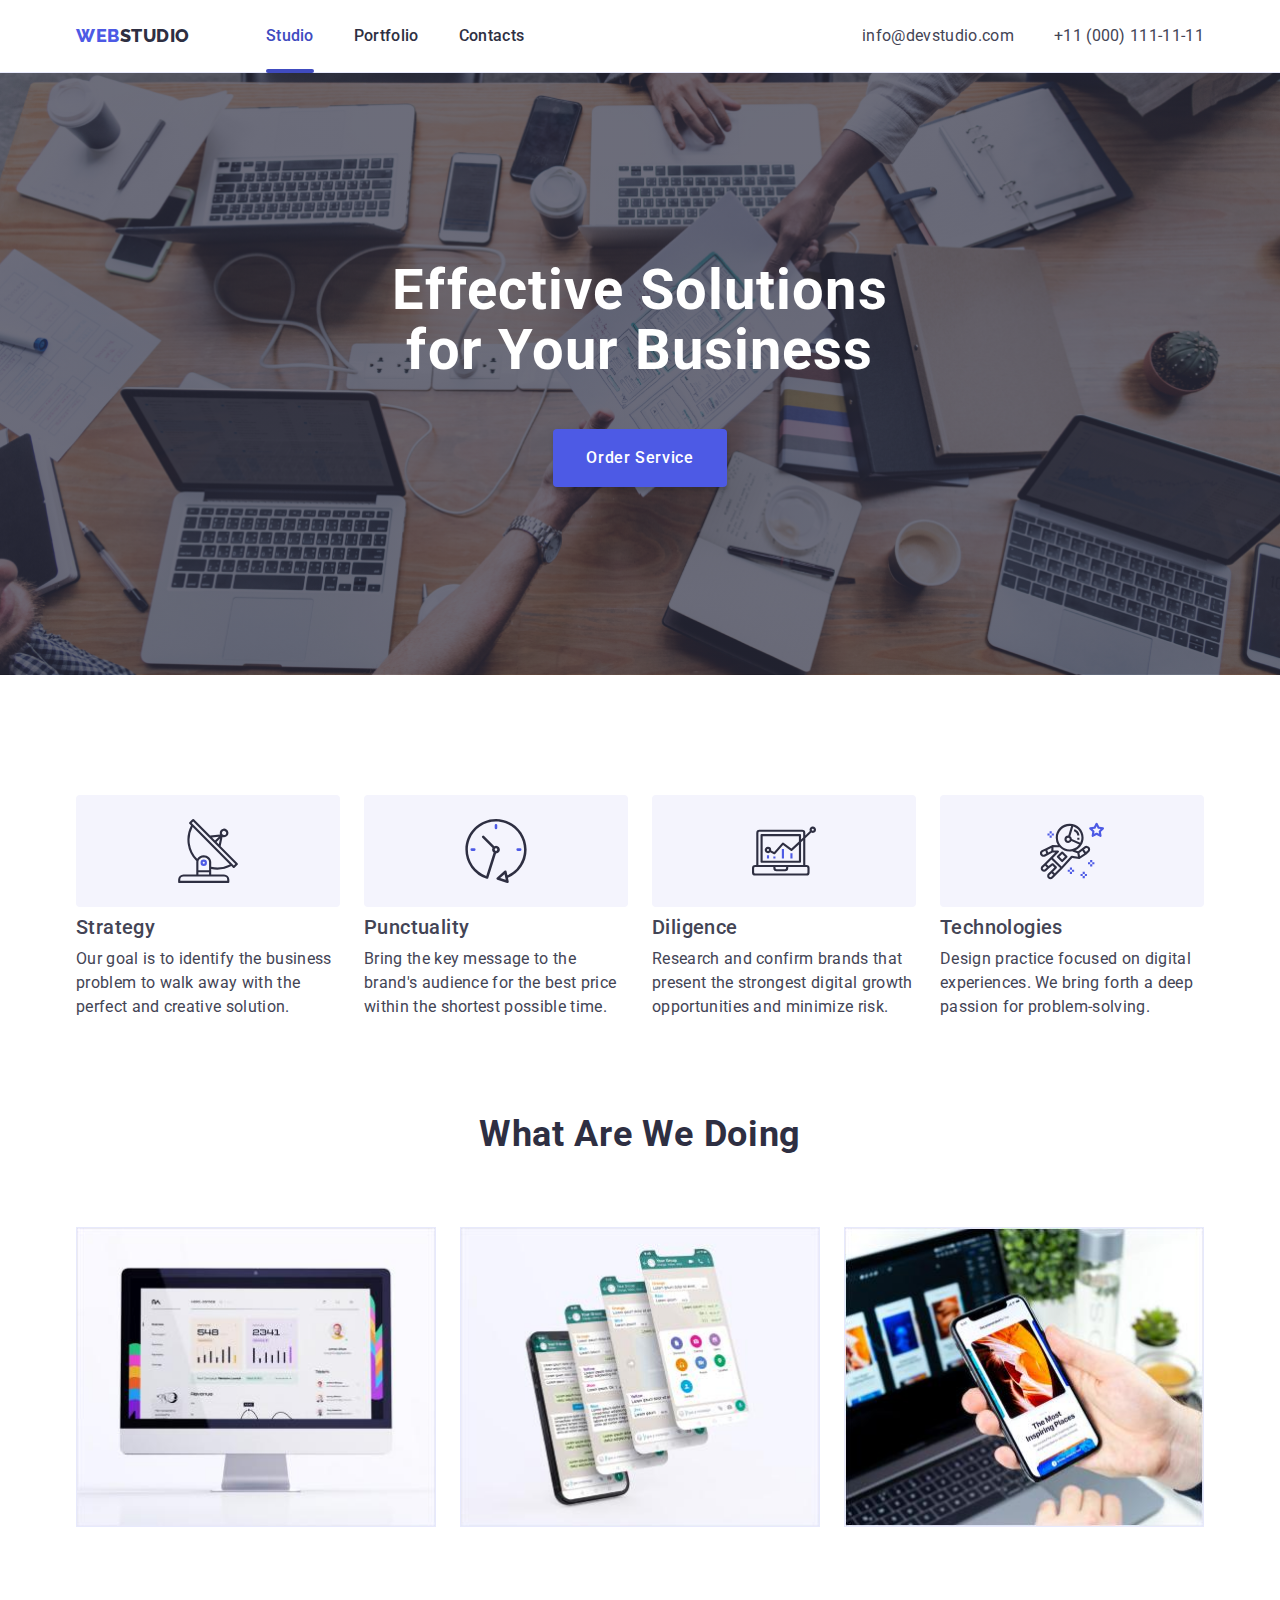
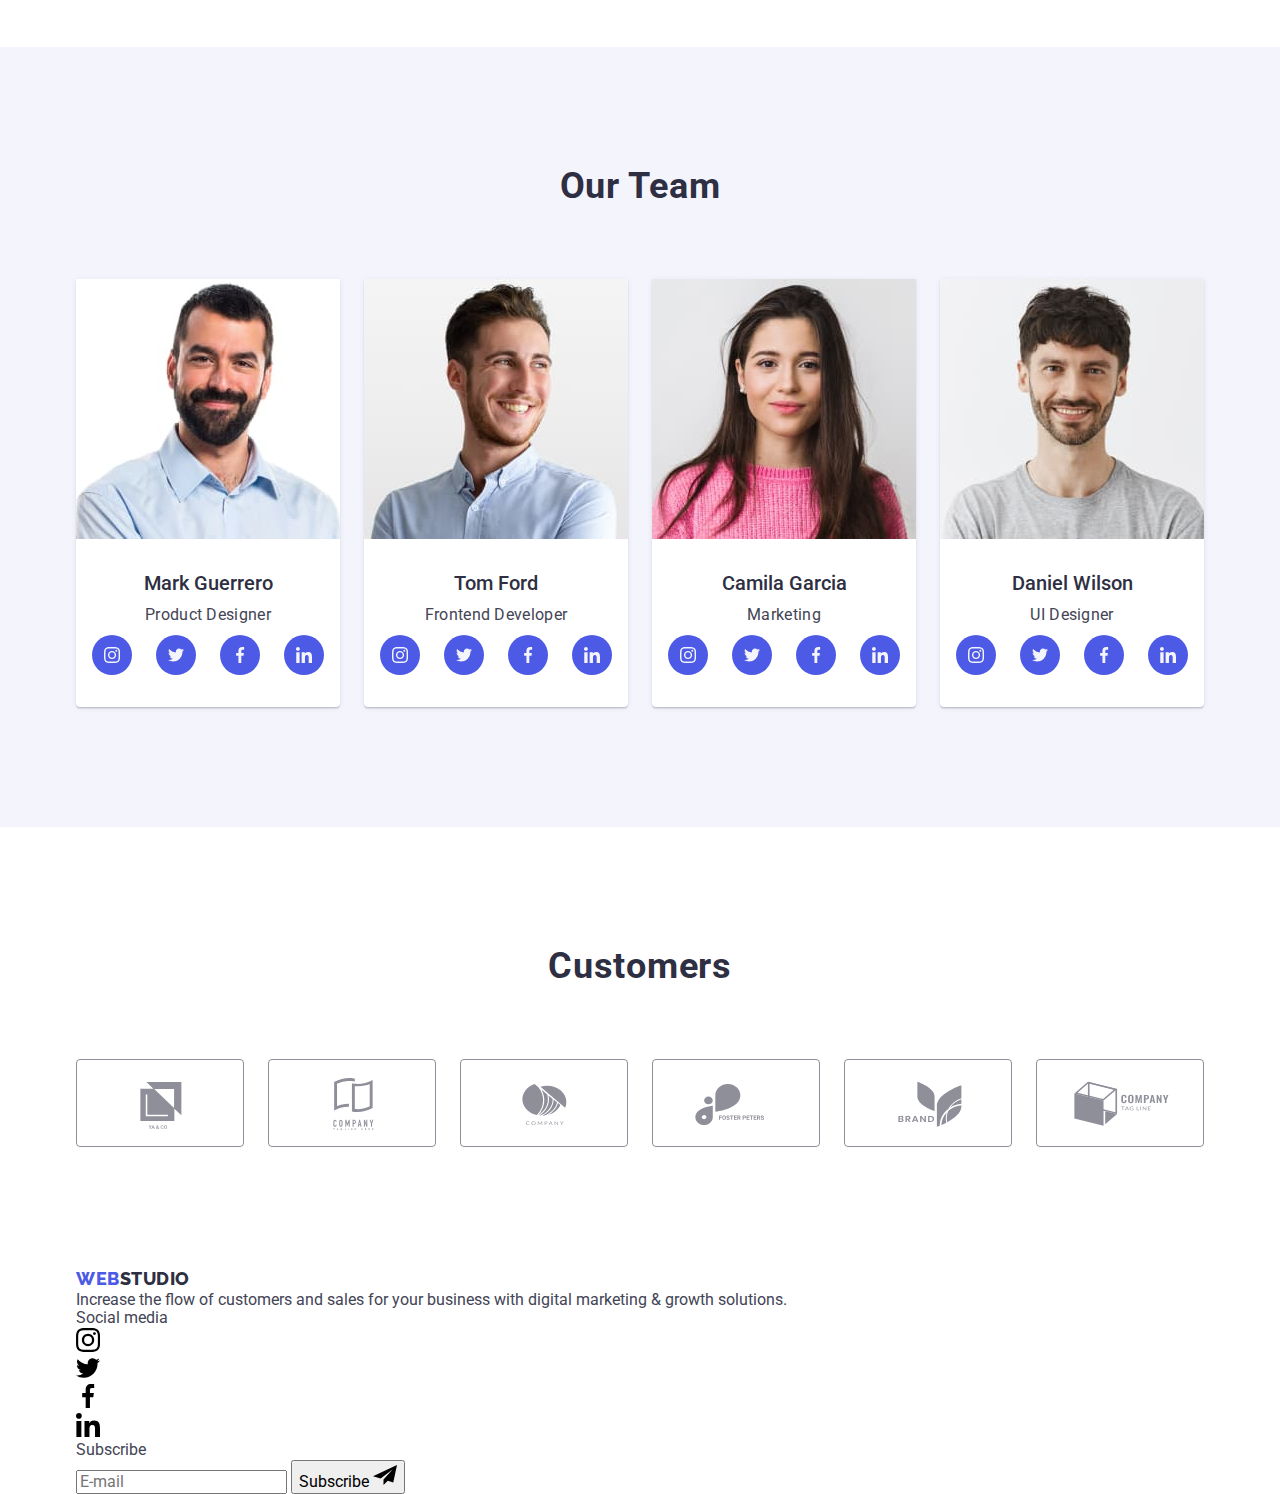
==== commit d02210c4: "DZ7" ====
--- a/index.html
+++ b/index.html
@@ -439,7 +439,7 @@
 
   <!-- Footer -->
 
-  <!-- <footer class="main-footer">
+  <footer class="main-footer">
     <div class="container footer-content">
       <div class="footer-div">
         <a class="logo footer-logo link" href="./index.html">
@@ -554,7 +554,7 @@
         <button type="submit" class="modal-form-submit">Send</button>
       </form>
     </div>
-  </div> -->
+  </div>
   <script src="./js/modal.js"></script>
   <script src="./js/mobile-menu.js"></script>
 </body>
--- a/css/styles.css
+++ b/css/styles.css
@@ -1059,97 +1059,126 @@
 /* /Team Desktop */
 
 /* Customers */
-
-/* @media screen and (min-width: 480px), (max-width: 479px) {
-  .customers {
-    padding-top: 96px;
-    padding-bottom: 96px;
-    width: 100%;
-  }
-  .sec-title {
-    margin-bottom: 72px;
-    text-align: center;
-    font-weight: 700;
-    font-size: 36px;
-    line-height: 1.11;
-
-    text-transform: capitalize;
-
-    color: var(--title-text-color);
-  }
-  .customers-list {
-    display: flex;
-    row-gap: 72px;
-    column-gap: 16px;
-    flex-wrap: wrap;
-    justify-content: center;
-  }
-  .customers-link {
-    display: flex;
-    justify-content: center;
-    align-items: center;
-    width: 190px;
-    height: 88px;
-
-    border: 1px solid #8e8f99;
-    border-radius: 4px;
-
-    transition: border-color var(--transition-dur-and-cub);
-  }
-  .customers-icon {
-    transition: fill var(--transition-dur-and-cub);
-
-    fill: var(--light-slate-ubtle-text-color);
-  }
-
-  .customers-link:focus,
-  .customers-link:hover {
-    border-color: #404bbf;
-  }
-
-  .customers-link:focus .customers-icon,
-  .customers-link:hover .customers-icon {
-    fill: #404bbf;
-  }
-  .customers-icon {
-    fill: #8e8f99;
-    transition: fill var(--transition);
-  }
-} */
-/* .customers {
-  padding-top: 130px;
-  padding-bottom: 120px;
+/* Customers Mobil */
+.customers {
+  padding-top: 96px;
+  padding-bottom: 96px;
+  width: 100%;
+}
+
+.sec-title {
+  margin-bottom: 72px;
+  text-align: center;
+  font-weight: 700;
+  font-size: 36px;
+  line-height: 1.11;
+
+  text-transform: capitalize;
+
+  color: var(--title-text-color);
 }
 .customers-list {
   display: flex;
-  gap: 24px;
-}
-
-.customers-iton {
-  flex-basis: calc(100% - 24px / 6);
-}
+  row-gap: 72px;
+  column-gap: 16px;
+  flex-wrap: wrap;
+  justify-content: center;
+  align-items: center;
+}
+/* .customers-iton {
+  flex-basis: calc((100% - 16px) / 2);
+} */
 .customers-link {
   display: flex;
   justify-content: center;
   align-items: center;
-  width: 168px;
+  width: 190px;
   height: 88px;
+
   border: 1px solid #8e8f99;
   border-radius: 4px;
-  transition: border-color var(--transition), fill var(--transition);
-}
-.customers-link:hover,
-.customers-link:focus {
+
+  transition: border-color var(--transition-dur-and-cub);
+}
+.customers-icon {
+  transition: fill var(--transition-dur-and-cub);
+
+  fill: var(--light-slate-ubtle-text-color);
+}
+
+.customers-link:focus,
+.customers-link:hover {
   border-color: #404bbf;
 }
-.customers-link:hover .customers-icon,
-.customers-link:focus .customers-icon {
+
+.customers-link:focus .customers-icon,
+.customers-link:hover .customers-icon {
   fill: #404bbf;
 }
 .customers-icon {
   fill: #8e8f99;
   transition: fill var(--transition);
-} */
+}
+
+/* Customers Tablett */
+@media screen and (min-width: 768px) {
+  .customers {
+    padding-top: 96px;
+    padding-bottom: 96px;
+  }
+  .customers-list {
+    display: flex;
+    row-gap: 72px;
+    column-gap: 24px;
+    flex-wrap: wrap;
+    justify-content: center;
+    align-content: center;
+  }
+  .customers-link {
+    width: 168px;
+    height: 88px;
+  }
+}
+/* /Customers Tablett */
+
+/* Customers Desktop */
+@media screen and (min-width: 1200px) {
+  .customers {
+    padding-top: 120px;
+    padding-bottom: 120px;
+  }
+  .customers-list {
+    display: flex;
+    gap: 24px;
+  }
+
+  .customers-iton {
+    flex-basis: calc((100% - 24px * 5) / 6);
+  }
+  .customers-link {
+    display: flex;
+    justify-content: center;
+    align-items: center;
+    width: 168px;
+    height: 88px;
+    border: 1px solid #8e8f99;
+    border-radius: 4px;
+    transition: border-color var(--transition), fill var(--transition);
+  }
+  .customers-link:hover,
+  .customers-link:focus {
+    border-color: #404bbf;
+  }
+  .customers-link:hover .customers-icon,
+  .customers-link:focus .customers-icon {
+    fill: #404bbf;
+  }
+  .customers-icon {
+    fill: #8e8f99;
+    transition: fill var(--transition);
+  }
+}
+/* /Customers Desktop */
 
 /* /Customers */
 
@@ -1162,7 +1191,6 @@
 }
 .footer-content {
   display: flex;
- 
 }
 .footer-div {
   margin-right: 120px;
@@ -1246,7 +1274,7 @@
 }
 .footer-form-input:input {
   background-color: var(--title-text-color);
- 
+
   font-size: 16px;
   font-weight: 400;
   line-height: 1.5;
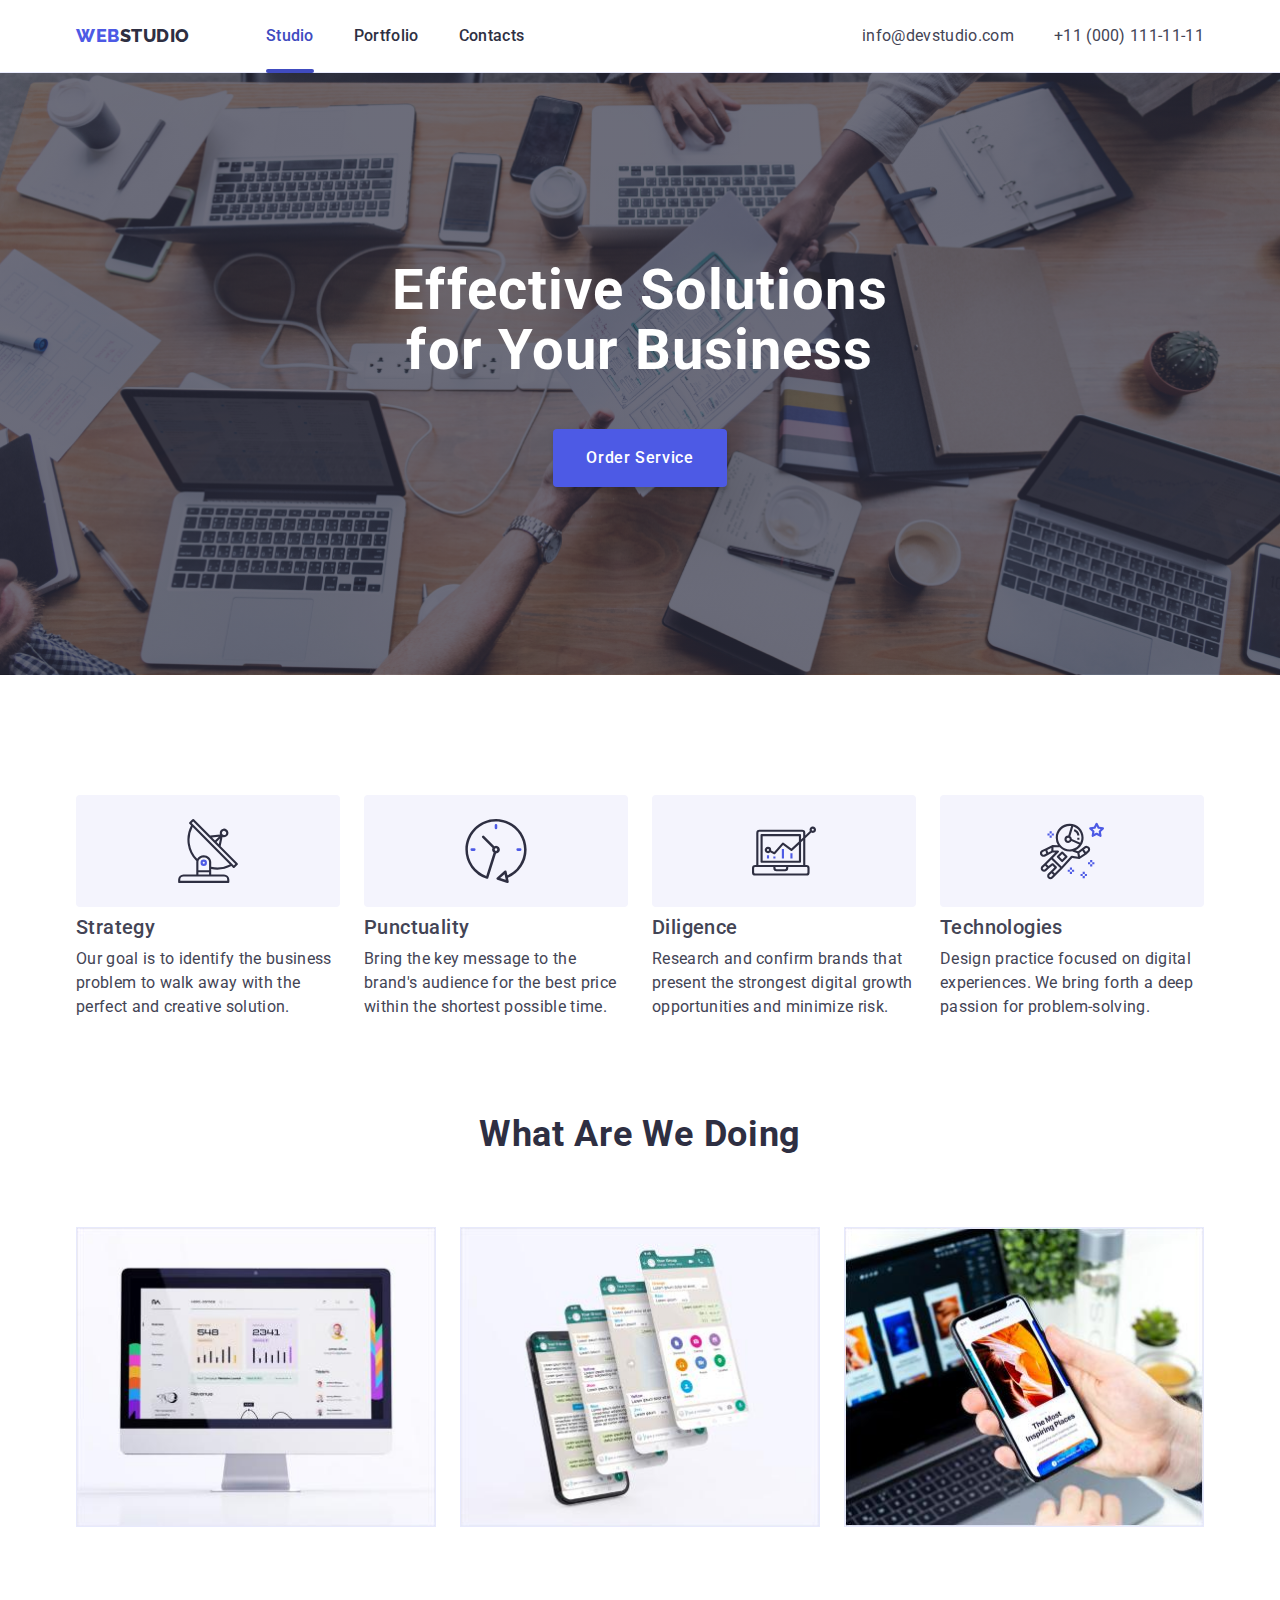
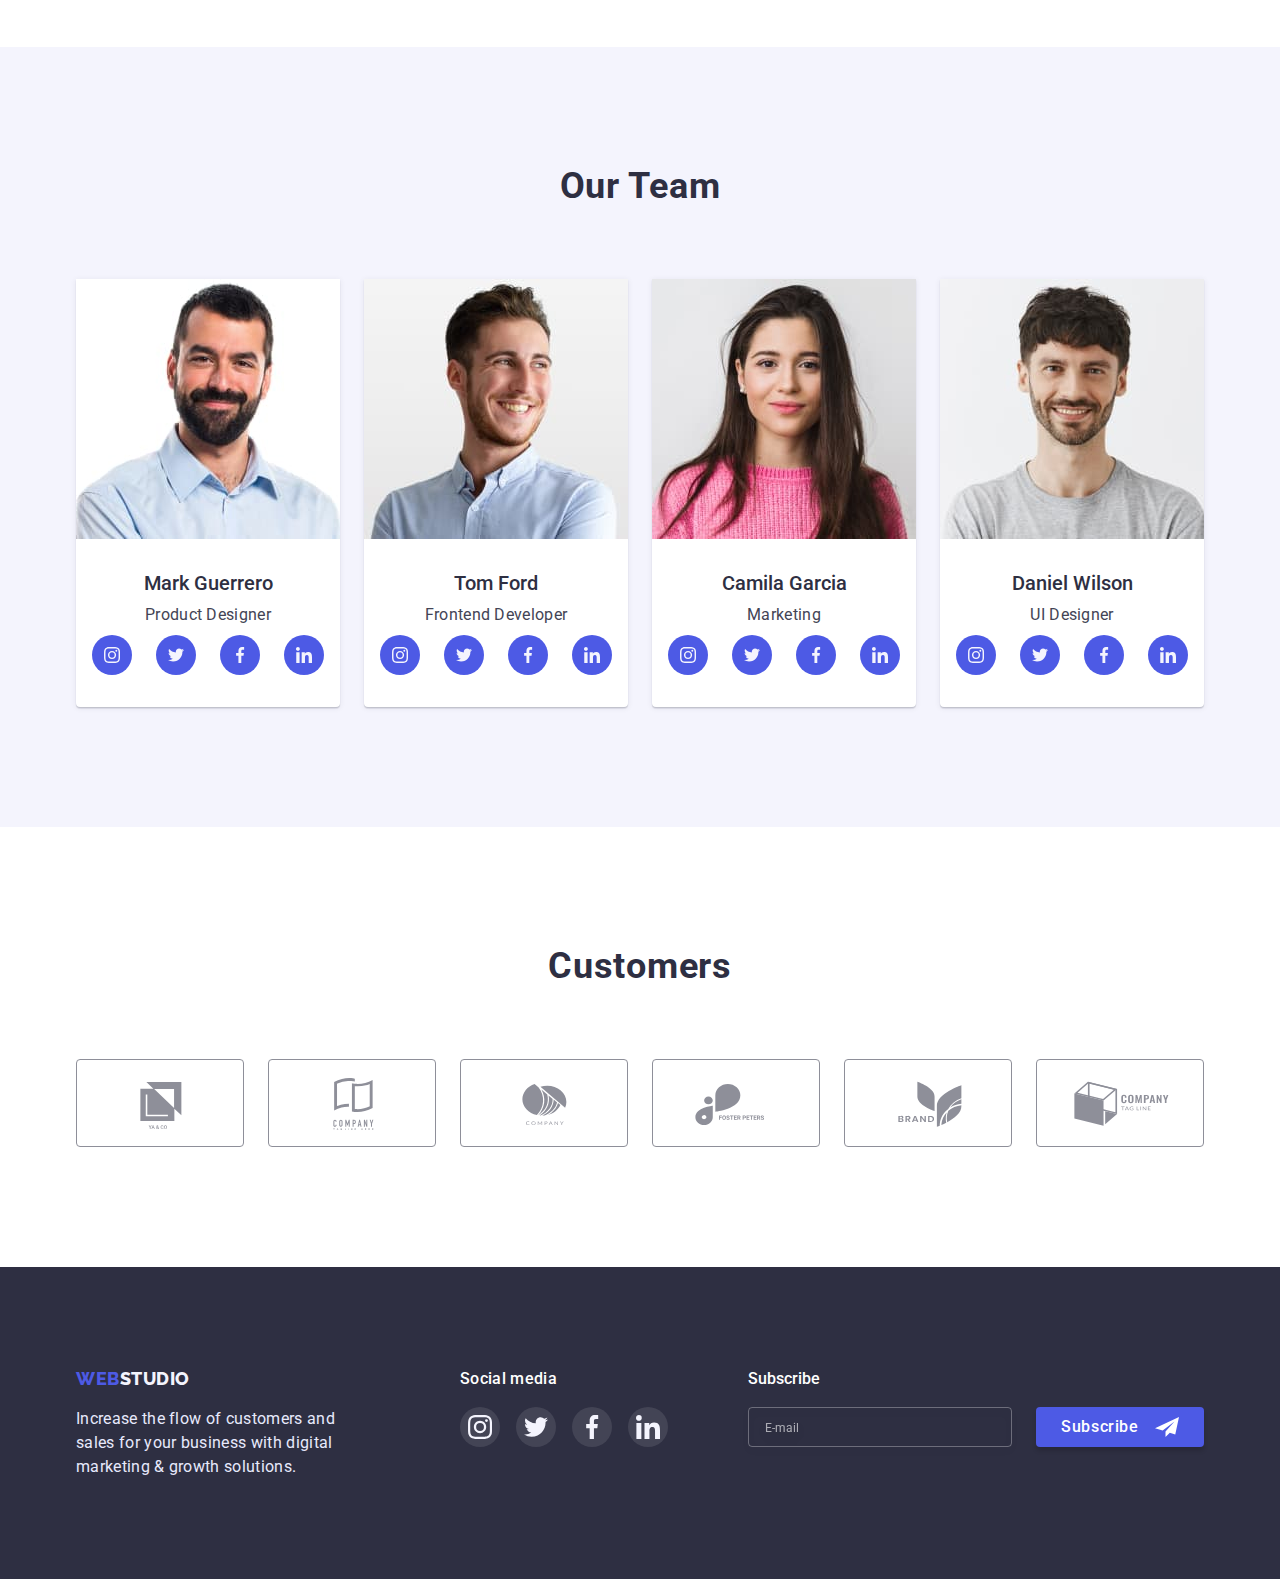
==== commit 470b80f2: "DZ7" ====
--- a/index.html
+++ b/index.html
@@ -75,45 +75,46 @@
             <a class="link menu-link mobile-menu-contacts" href=""> Contacts</a>
           </li>
         </ul>
-
-        <ul class="list contacts-mob-menu">
-          <li><a class="contact-phone-number tel-mob-menu link" href="tel:+110001111111">+11 (000) 111-11-11</a>
-
-          </li>
-          <li><a class="contacts-email link email-mob-menu" href="mailto:info@devstudio.com">info@devstudio.com</a>
-
-          </li>
-        </ul>
-        <ul class="social-list-mobmenu list">
-          <li class="social-list-item">
-            <a href="" class="social-list-link-mobmenu">
-              <svg class="social-list-icon" width="24" height="24">
-                <use href="./images/sprite.svg#icon-instagram"></use>
-              </svg>
-            </a>
-          </li>
-          <li class="social-list-item">
-            <a href="" class="social-list-link-mobmenu">
-              <svg class="social-list-icon" width="24" height="24">
-                <use href="./images/sprite.svg#icon-twitter"></use>
-              </svg>
-            </a>
-          </li>
-          <li class="social-list-item">
-            <a href="" class="social-list-link-mobmenu">
-              <svg class="social-list-icon" width="24" height="24">
-                <use href="./images/sprite.svg#icon-facebook"></use>
-              </svg>
-            </a>
-          </li>
-          <li class="social-list-item">
-            <a href="" class="social-list-link-mobmenu">
-              <svg class="social-list-icon" width="24" height="24">
-                <use href="./images/sprite.svg#icon-linkedin"></use>
-              </svg>
-            </a>
-          </li>
-        </ul>
+        <div class="mobile-header">
+          <ul class="list contacts-mob-menu">
+            <li><a class="contact-phone-number tel-mob-menu link" href="tel:+110001111111">+11 (000) 111-11-11</a>
+
+            </li>
+            <li><a class="contacts-email link email-mob-menu" href="mailto:info@devstudio.com">info@devstudio.com</a>
+
+            </li>
+          </ul>
+          <ul class="social-list-mobmenu list">
+            <li class="social-list-item">
+              <a href="" class="social-list-link-mobmenu">
+                <svg class="social-list-icon" width="24" height="24">
+                  <use href="./images/sprite.svg#icon-instagram"></use>
+                </svg>
+              </a>
+            </li>
+            <li class="social-list-item">
+              <a href="" class="social-list-link-mobmenu">
+                <svg class="social-list-icon" width="24" height="24">
+                  <use href="./images/sprite.svg#icon-twitter"></use>
+                </svg>
+              </a>
+            </li>
+            <li class="social-list-item">
+              <a href="" class="social-list-link-mobmenu">
+                <svg class="social-list-icon" width="24" height="24">
+                  <use href="./images/sprite.svg#icon-facebook"></use>
+                </svg>
+              </a>
+            </li>
+            <li class="social-list-item">
+              <a href="" class="social-list-link-mobmenu">
+                <svg class="social-list-icon" width="24" height="24">
+                  <use href="./images/sprite.svg#icon-linkedin"></use>
+                </svg>
+              </a>
+            </li>
+          </ul>
+        </div>
       </div>
     </div>
     <!-- / Mobile Menu -->
@@ -439,64 +440,66 @@
 
   <!-- Footer -->
 
-  <footer class="main-footer">
-    <div class="container footer-content">
-      <div class="footer-div">
-        <a class="logo footer-logo link" href="./index.html">
-          <span class="logo-color">Web</span>Studio</a>
-        <p class="footer-text description-footer">
-          Increase the flow of customers and sales for your business with
-          digital marketing & growth solutions.
-        </p>
-      </div>
-      <div class="social-media-list">
-        <p class="social-media-text">Social media</p>
-        <ul class="social-list-footer list">
-          <li class="social-list-item">
-            <a href="" class="social-list-link-footer">
-              <svg class="social-list-icon" width="24" height="24">
-                <use href="./images/sprite.svg#icon-instagram"></use>
-              </svg>
-            </a>
-          </li>
-          <li class="social-list-item">
-            <a href="" class="social-list-link-footer">
-              <svg class="social-list-icon" width="24" height="24">
-                <use href="./images/sprite.svg#icon-twitter"></use>
-              </svg>
-            </a>
-          </li>
-          <li class="social-list-item">
-            <a href="" class="social-list-link-footer">
-              <svg class="social-list-icon" width="24" height="24">
-                <use href="./images/sprite.svg#icon-facebook"></use>
-              </svg>
-            </a>
-          </li>
-          <li class="social-list-item">
-            <a href="" class="social-list-link-footer">
-              <svg class="social-list-icon" width="24" height="24">
-                <use href="./images/sprite.svg#icon-linkedin"></use>
-              </svg>
-            </a>
-          </li>
-        </ul>
-      </div>
-
-      <div class="subscribe-block">
-        <p class="footer-Subscribe-text">Subscribe</p>
-
-        <form name="Form" class="footer-form">
-          <input type="email" name="user-e-mail" class="footer-form-input" placeholder="E-mail" required />
-          <button type="submit" class="footer-form-submit">
-            Subscribe
-            <svg class="footer-form-input-icon" width="24" height="24">
-              <use href="./images/sprite.svg#icon-send"></use>
-            </svg>
-          </button>
-        </form>
-      </div>
-    </div>
+  <footer>
+    <section class="main-footer">
+      <div class="container footer-content">
+        <div class="footer-div">
+          <a class="logo footer-logo link" href="./index.html">
+            <span class="logo-color">Web</span>Studio</a>
+          <p class="footer-text description-footer">
+            Increase the flow of customers and sales for your business with
+            digital marketing & growth solutions.
+          </p>
+        </div>
+        <div class="social-media-list">
+          <p class="social-media-text">Social media</p>
+          <ul class="social-list-footer list">
+            <li class="social-list-item">
+              <a href="" class="social-list-link-footer">
+                <svg class="social-list-icon" width="24" height="24">
+                  <use href="./images/sprite.svg#icon-instagram"></use>
+                </svg>
+              </a>
+            </li>
+            <li class="social-list-item">
+              <a href="" class="social-list-link-footer">
+                <svg class="social-list-icon" width="24" height="24">
+                  <use href="./images/sprite.svg#icon-twitter"></use>
+                </svg>
+              </a>
+            </li>
+            <li class="social-list-item">
+              <a href="" class="social-list-link-footer">
+                <svg class="social-list-icon" width="24" height="24">
+                  <use href="./images/sprite.svg#icon-facebook"></use>
+                </svg>
+              </a>
+            </li>
+            <li class="social-list-item">
+              <a href="" class="social-list-link-footer">
+                <svg class="social-list-icon" width="24" height="24">
+                  <use href="./images/sprite.svg#icon-linkedin"></use>
+                </svg>
+              </a>
+            </li>
+          </ul>
+        </div>
+
+        <div class="subscribe-block">
+          <p class="footer-Subscribe-text">Subscribe</p>
+
+          <form name="Form" class="footer-form">
+            <input type="email" name="user-e-mail" class="footer-form-input" placeholder="E-mail" required />
+            <button type="submit" class="footer-form-submit">
+              Subscribe
+              <svg class="footer-form-input-icon" width="24" height="24">
+                <use href="./images/sprite.svg#icon-send"></use>
+              </svg>
+            </button>
+          </form>
+        </div>
+      </div>
+    </section>
   </footer>
 
   <div class="backdrop is-hidden" data-modal>
--- a/css/styles.css
+++ b/css/styles.css
@@ -350,6 +350,10 @@
 /* Header Tablett */
 
 @media screen and (min-width: 768px) {
+  .style-heder {
+    padding-top: 24px;
+    padding-bottom: 12px;
+  }
   .page-nav {
     display: flex;
     align-items: center;
@@ -428,7 +432,7 @@
     position: absolute;
     top: 100%;
     left: 0;
-    transform: translate(0, 24px);
+    transform: translate(0, 18px);
 
     width: 48px;
     height: 4px;
@@ -1183,24 +1187,26 @@
 /* /Customers */
 
 /* Footer */
-
-/* .main-footer {
-  background: #2e2f42;
-  padding-top: 100px;
-  padding-bottom: 100px;
+/* Footer Mobil */
+.main-footer {
+  background-color: #2e2f42;
 }
 .footer-content {
-  display: flex;
-}
-.footer-div {
-  margin-right: 120px;
-}
+  padding-top: 96px;
+  padding-bottom: 96px;
+  margin-left: auto;
+  margin-right: auto;
+}
+
 .footer-logo {
+  display: block;
+  text-align: center;
   letter-spacing: 0.03em;
   text-transform: uppercase;
   color: #f4f4fd;
 }
 .description-footer {
+  margin-bottom: 72px;
   font-weight: 400;
   font-size: 16px;
   line-height: 1.5;
@@ -1208,11 +1214,13 @@
   color: #e7e9fc;
 }
 .footer-text {
-  width: 264px;
+  width: 268px;
   margin-top: 16px;
-}
-
+  margin-left: auto;
+  margin-right: auto;
+}
 .social-media-text {
+  text-align: center;
   font-weight: 500;
   font-size: 16px;
   line-height: 1.5;
@@ -1240,12 +1248,13 @@
 .social-list-link-footer:focus {
   background-color: #31d0aa;
 }
-
 .subscribe-block {
-  margin-left: 80px;
+  margin-top: 72px;
+  margin-left: auto;
   margin-right: auto;
 }
 .footer-Subscribe-text {
+  text-align: center;
   font-weight: 500;
   font-size: 16px;
   line-height: 1.5;
@@ -1253,18 +1262,17 @@
   color: var(--primary-white-color);
 }
 .footer-form {
-  display: flex;
   justify-content: center;
-  gap: 24px;
 }
 
 .footer-form-input {
-  width: 264px;
+  width: 100%;
   height: 40px;
   padding-left: 16px;
   padding-right: 16px;
   padding-bottom: 8px;
   padding-top: 8px;
+  margin-bottom: 16px;
   border: 1px solid rgba(255, 255, 255, 0.3);
   filter: drop-shadow(0px 4px 4px rgba(0, 0, 0, 0.15));
   border-radius: 4px;
@@ -1289,8 +1297,9 @@
   margin-left: 16px;
 }
 
-.footer-form-submit,
-.modal-form-submit {
+.footer-form-submit {
+  margin-left: auto;
+  margin-right: auto;
   display: flex;
   justify-content: center;
   align-items: center;
@@ -1327,9 +1336,124 @@
 .footer-form-input:focus {
   border-color: var(--accent-color);
   outline: none;
-} */
-
-/* /Footer */
+}
+/* /Footer Mobil */
+
+/* Footer Tablett */
+@media screen and (min-width: 768px) {
+  .footer-content {
+    display: flex;
+    flex-wrap: wrap;
+    padding-left: 92px;
+  }
+  .description-footer {
+    margin-right: 24px;
+  }
+  .footer-logo {
+    text-align: left;
+  }
+  .footer-text {
+    width: 264px;
+  }
+  .footer-form {
+    display: flex;
+  }
+  .footer-form-input {
+    width: 264px;
+    height: 40px;
+    margin-right: 24px;
+  }
+  .subscribe-block {
+    margin-top: 0;
+    margin-left: 0;
+    margin-right: 0;
+  }
+  .social-media-text {
+    text-align: left;
+  }
+  .footer-Subscribe-text {
+    text-align: left;
+  }
+  .footer-form-submit {
+    height: 40px;
+  }
+}
+/* /Footer Tablett */
+
+/* Footer Desktop */
+@media screen and (min-width: 1200px) {
+  .footer-content {
+    padding-top: 100px;
+    padding-bottom: 100px;
+  }
+  .footer-content {
+    display: flex;
+    flex-wrap: nowrap;
+    padding-left: 16px;
+  }
+  .footer-div {
+    margin-right: 120px;
+  }
+  .footer-logo {
+    letter-spacing: 0.03em;
+    text-transform: uppercase;
+    color: #f4f4fd;
+    margin-bottom: 16px;
+  }
+  .description-footer {
+    font-weight: 400;
+    font-size: 16px;
+    line-height: 1.5;
+    letter-spacing: 0.02em;
+    color: #e7e9fc;
+  }
+  .footer-text {
+    width: 264px;
+    margin-top: 16px;
+    margin: 0;
+  }
+  .subscribe-block {
+    margin-left: 80px;
+    margin-right: auto;
+  }
+
+  .footer-form {
+    display: flex;
+    justify-content: center;
+    gap: 24px;
+  }
+
+  .footer-form-input {
+    margin: 0;
+  }
+  .footer-form-input:input {
+    background-color: var(--title-text-color);
+
+    font-size: 16px;
+    font-weight: 400;
+    line-height: 1.5;
+    color: var(--primary-white-color);
+  }
+  .footer-form-input::placeholder {
+    font-weight: 400;
+    font-size: 12px;
+    line-height: 2;
+    color: rgba(255, 255, 255, 0.6);
+
+    margin-left: 16px;
+  }
+
+  .footer-form-submit:hover,
+  .footer-form-submit:focus {
+    background-color: var(--okean-color);
+    box-shadow: 0px 4px 4px rgba(0, 0, 0, 0.15);
+  }
+  .footer-form-input:focus {
+    border-color: var(--accent-color);
+    outline: none;
+  }
+}
+/* /Footer Desktop*/
 
 /* Modal Window */
 
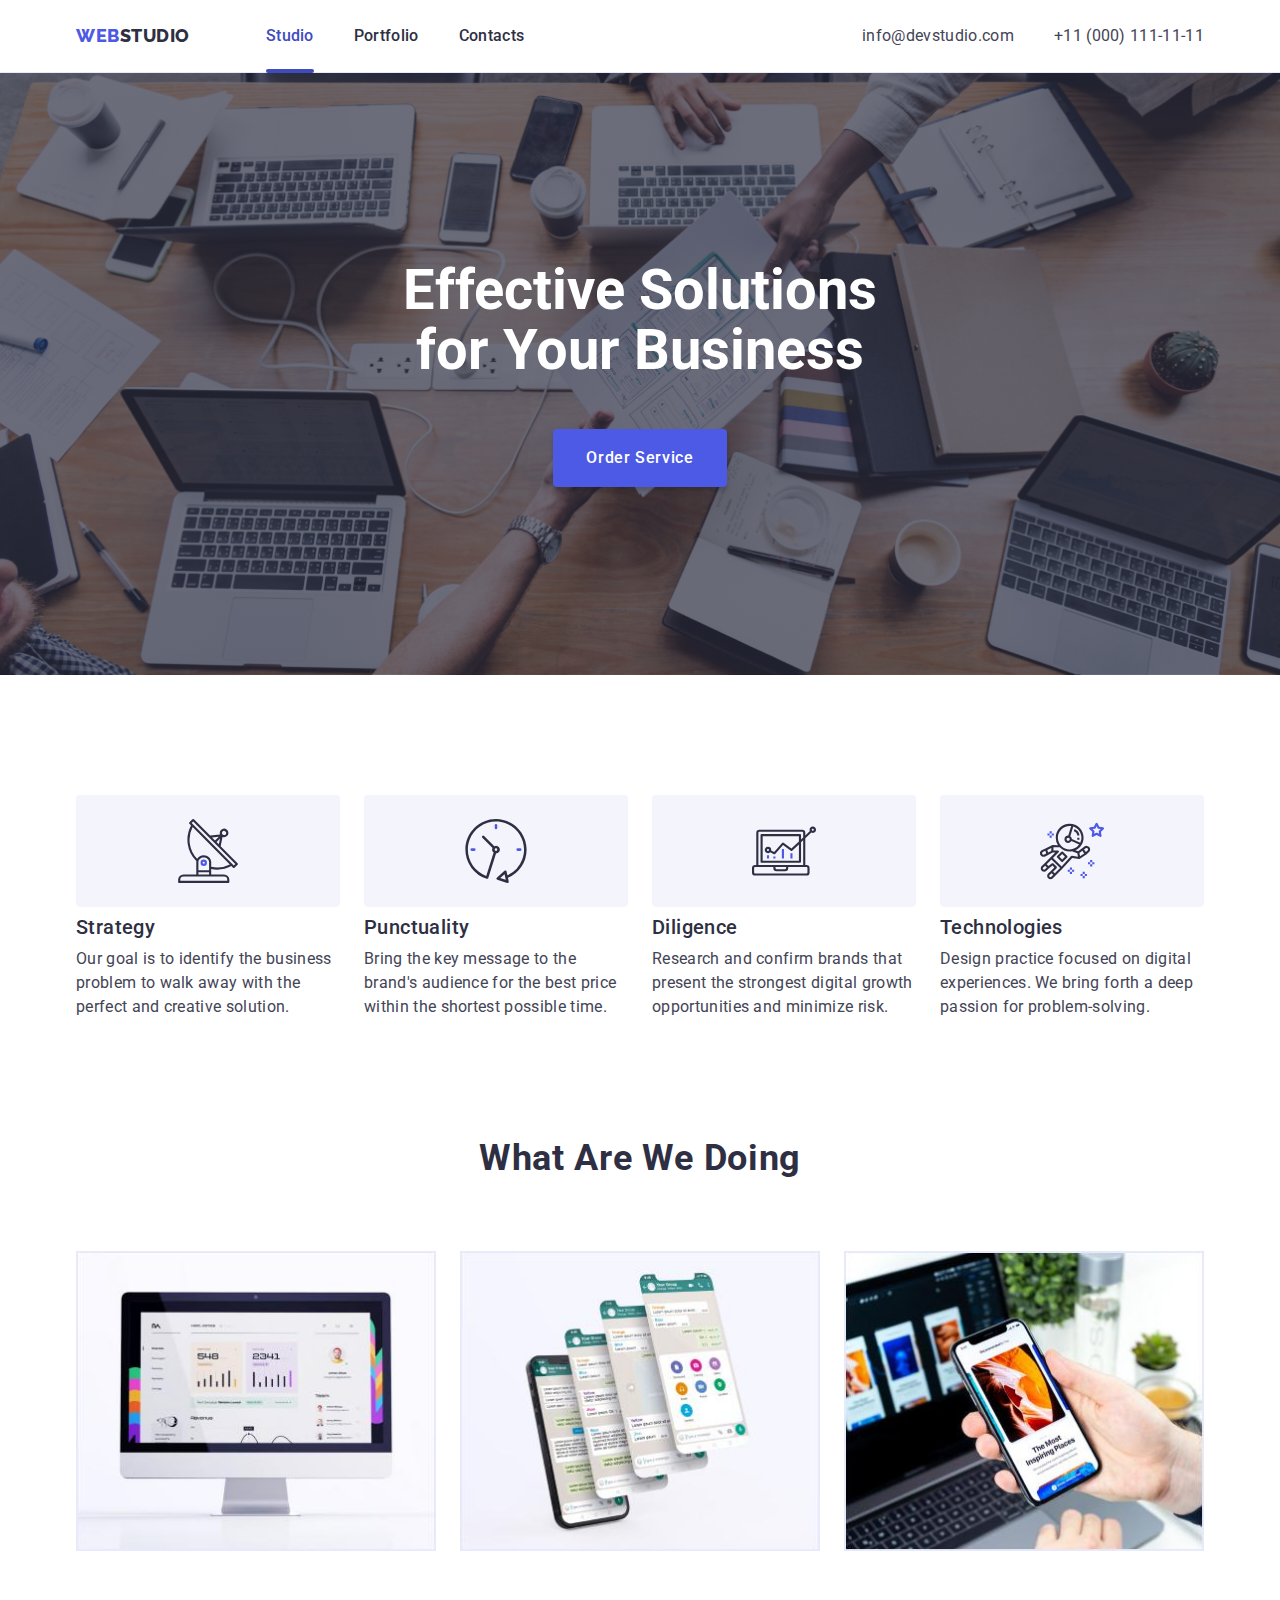
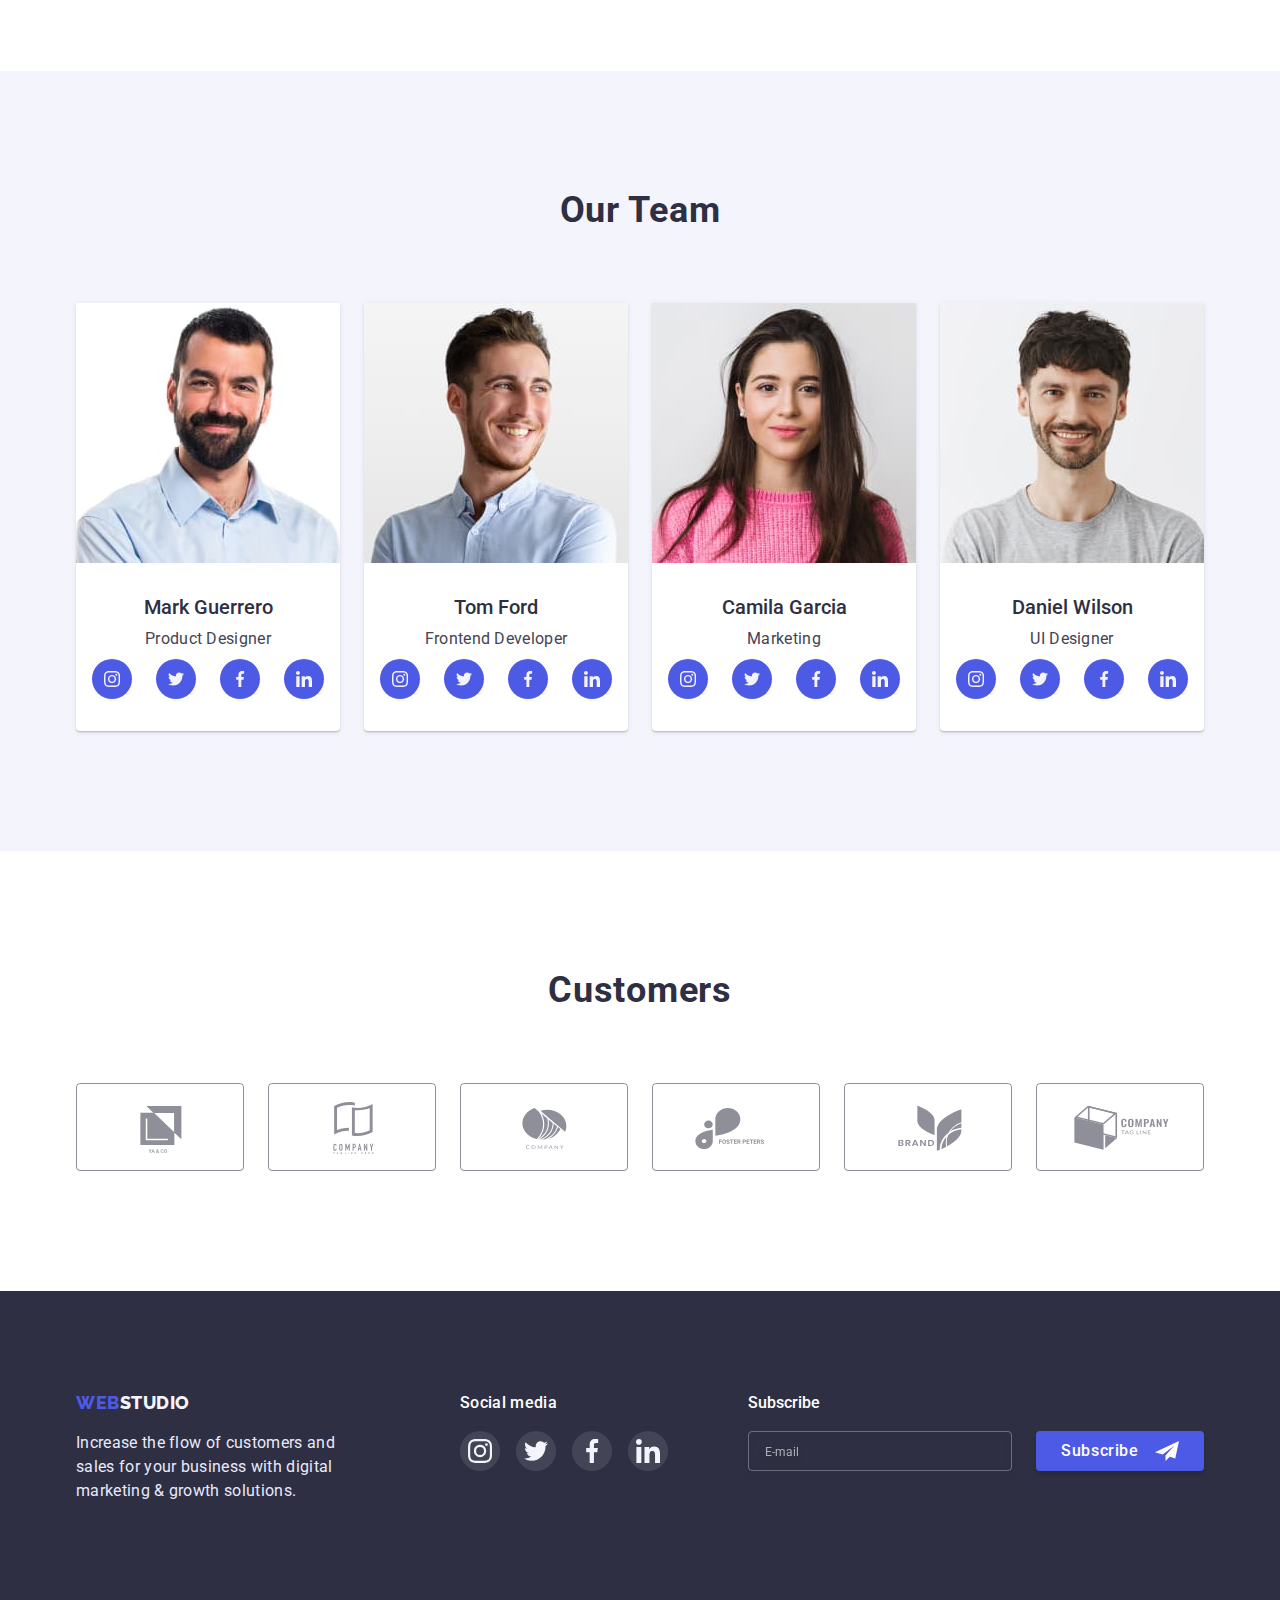
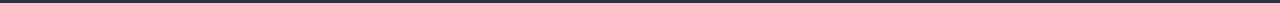
==== commit cd837646: "DZ7" ====
--- a/index.html
+++ b/index.html
@@ -38,7 +38,7 @@
           </li>
         </ul>
       </nav>
-      <button type=button class="mobile-menu-open" data-menu-open>
+      <button type="button" class="mobile-menu-open" data-menu-open>
         <svg class="mobile-menu-open__icon" width="32" height="32">
           <use href="./images/sprite.svg#icon-burger"></use>
         </svg>
@@ -57,65 +57,61 @@
 
     <!-- Mobile Menu -->
     <div class="mobile-menu" data-menu>
-      <div class="container mobile-menu_container">
-        <button class="mobile-menu_close-btn" data-menu-close>
-          <svg class="mobile-menu_close-icon" width="8" height="8">
-            <use href="./images/sprite.svg#icon-close-black-18dp-2-1">
-            </use>
-          </svg>
-        </button>
-        <ul class="mobile-menu-nav list">
-          <li class="menu-item">
-            <a class="link menu-link studio-bottom" href="./index.html">Studio</a>
-          </li>
-          <li class="menu-item">
-            <a class="link menu-link" href="./portfolio.html"> Portfolio </a>
-          </li>
-          <li class="menu-item">
-            <a class="link menu-link mobile-menu-contacts" href=""> Contacts</a>
-          </li>
-        </ul>
-        <div class="mobile-header">
-          <ul class="list contacts-mob-menu">
-            <li><a class="contact-phone-number tel-mob-menu link" href="tel:+110001111111">+11 (000) 111-11-11</a>
-
-            </li>
-            <li><a class="contacts-email link email-mob-menu" href="mailto:info@devstudio.com">info@devstudio.com</a>
-
-            </li>
-          </ul>
-          <ul class="social-list-mobmenu list">
-            <li class="social-list-item">
-              <a href="" class="social-list-link-mobmenu">
-                <svg class="social-list-icon" width="24" height="24">
-                  <use href="./images/sprite.svg#icon-instagram"></use>
-                </svg>
-              </a>
-            </li>
-            <li class="social-list-item">
-              <a href="" class="social-list-link-mobmenu">
-                <svg class="social-list-icon" width="24" height="24">
-                  <use href="./images/sprite.svg#icon-twitter"></use>
-                </svg>
-              </a>
-            </li>
-            <li class="social-list-item">
-              <a href="" class="social-list-link-mobmenu">
-                <svg class="social-list-icon" width="24" height="24">
-                  <use href="./images/sprite.svg#icon-facebook"></use>
-                </svg>
-              </a>
-            </li>
-            <li class="social-list-item">
-              <a href="" class="social-list-link-mobmenu">
-                <svg class="social-list-icon" width="24" height="24">
-                  <use href="./images/sprite.svg#icon-linkedin"></use>
-                </svg>
-              </a>
-            </li>
-          </ul>
-        </div>
-      </div>
+      <button class="mobile-menu_close-btn" data-menu-close>
+        <svg class="mobile-menu_close-icon" width="8" height="8">
+          <use href="./images/sprite.svg#icon-close-black-18dp-2-1"></use>
+        </svg>
+      </button>
+      <ul class="mobile-menu-nav list">
+        <li class="menu-item">
+          <a class="link menu-link studio-bottom" href="./index.html">Studio</a>
+        </li>
+        <li class="menu-item">
+          <a class="link menu-link" href="./portfolio.html"> Portfolio </a>
+        </li>
+        <li class="menu-item">
+          <a class="link menu-link mobile-menu-contacts" href=""> Contacts</a>
+        </li>
+      </ul>
+
+      <ul class="list contacts-mob-menu">
+        <li class="margin-mob-menu">
+          <a class="contact-phone-number tel-mob-menu link" href="tel:+110001111111">+11 (000) 111-11-11</a>
+        </li>
+        <li>
+          <a class="contacts-email link email-mob-menu" href="mailto:info@devstudio.com">info@devstudio.com</a>
+        </li>
+      </ul>
+      <ul class="social-list-mobmenu list">
+        <li class="social-list-item">
+          <a href="" class="social-list-link-mobmenu">
+            <svg class="social-list-icon" width="24" height="24">
+              <use href="./images/sprite.svg#icon-instagram"></use>
+            </svg>
+          </a>
+        </li>
+        <li class="social-list-item">
+          <a href="" class="social-list-link-mobmenu">
+            <svg class="social-list-icon" width="24" height="24">
+              <use href="./images/sprite.svg#icon-twitter"></use>
+            </svg>
+          </a>
+        </li>
+        <li class="social-list-item">
+          <a href="" class="social-list-link-mobmenu">
+            <svg class="social-list-icon" width="24" height="24">
+              <use href="./images/sprite.svg#icon-facebook"></use>
+            </svg>
+          </a>
+        </li>
+        <li class="social-list-item">
+          <a href="" class="social-list-link-mobmenu">
+            <svg class="social-list-icon" width="24" height="24">
+              <use href="./images/sprite.svg#icon-linkedin"></use>
+            </svg>
+          </a>
+        </li>
+      </ul>
     </div>
     <!-- / Mobile Menu -->
   </header>
@@ -194,7 +190,6 @@
       </div>
     </section>
 
-
     <!-- картинки -->
 
     <section class="doing">
@@ -440,66 +435,64 @@
 
   <!-- Footer -->
 
-  <footer>
-    <section class="main-footer">
-      <div class="container footer-content">
-        <div class="footer-div">
-          <a class="logo footer-logo link" href="./index.html">
-            <span class="logo-color">Web</span>Studio</a>
-          <p class="footer-text description-footer">
-            Increase the flow of customers and sales for your business with
-            digital marketing & growth solutions.
-          </p>
-        </div>
-        <div class="social-media-list">
-          <p class="social-media-text">Social media</p>
-          <ul class="social-list-footer list">
-            <li class="social-list-item">
-              <a href="" class="social-list-link-footer">
-                <svg class="social-list-icon" width="24" height="24">
-                  <use href="./images/sprite.svg#icon-instagram"></use>
-                </svg>
-              </a>
-            </li>
-            <li class="social-list-item">
-              <a href="" class="social-list-link-footer">
-                <svg class="social-list-icon" width="24" height="24">
-                  <use href="./images/sprite.svg#icon-twitter"></use>
-                </svg>
-              </a>
-            </li>
-            <li class="social-list-item">
-              <a href="" class="social-list-link-footer">
-                <svg class="social-list-icon" width="24" height="24">
-                  <use href="./images/sprite.svg#icon-facebook"></use>
-                </svg>
-              </a>
-            </li>
-            <li class="social-list-item">
-              <a href="" class="social-list-link-footer">
-                <svg class="social-list-icon" width="24" height="24">
-                  <use href="./images/sprite.svg#icon-linkedin"></use>
-                </svg>
-              </a>
-            </li>
-          </ul>
-        </div>
-
-        <div class="subscribe-block">
-          <p class="footer-Subscribe-text">Subscribe</p>
-
-          <form name="Form" class="footer-form">
-            <input type="email" name="user-e-mail" class="footer-form-input" placeholder="E-mail" required />
-            <button type="submit" class="footer-form-submit">
-              Subscribe
-              <svg class="footer-form-input-icon" width="24" height="24">
-                <use href="./images/sprite.svg#icon-send"></use>
-              </svg>
-            </button>
-          </form>
-        </div>
-      </div>
-    </section>
+  <footer class="main-footer">
+    <div class="container footer-content">
+      <div class="footer-div">
+        <a class="logo footer-logo link" href="./index.html">
+          <span class="logo-color">Web</span>Studio</a>
+        <p class="footer-text description-footer">
+          Increase the flow of customers and sales for your business with
+          digital marketing & growth solutions.
+        </p>
+      </div>
+      <div class="social-media-list">
+        <p class="social-media-text">Social media</p>
+        <ul class="social-list-footer list">
+          <li class="social-list-item">
+            <a href="" class="social-list-link-footer">
+              <svg class="social-list-icon" width="24" height="24">
+                <use href="./images/sprite.svg#icon-instagram"></use>
+              </svg>
+            </a>
+          </li>
+          <li class="social-list-item">
+            <a href="" class="social-list-link-footer">
+              <svg class="social-list-icon" width="24" height="24">
+                <use href="./images/sprite.svg#icon-twitter"></use>
+              </svg>
+            </a>
+          </li>
+          <li class="social-list-item">
+            <a href="" class="social-list-link-footer">
+              <svg class="social-list-icon" width="24" height="24">
+                <use href="./images/sprite.svg#icon-facebook"></use>
+              </svg>
+            </a>
+          </li>
+          <li class="social-list-item">
+            <a href="" class="social-list-link-footer">
+              <svg class="social-list-icon" width="24" height="24">
+                <use href="./images/sprite.svg#icon-linkedin"></use>
+              </svg>
+            </a>
+          </li>
+        </ul>
+      </div>
+
+      <div class="subscribe-block">
+        <p class="footer-Subscribe-text">Subscribe</p>
+
+        <form name="Form" class="footer-form">
+          <input type="email" name="user-e-mail" class="footer-form-input" placeholder="E-mail" required />
+          <button type="submit" class="footer-form-submit">
+            Subscribe
+            <svg class="footer-form-input-icon" width="24" height="24">
+              <use href="./images/sprite.svg#icon-send"></use>
+            </svg>
+          </button>
+        </form>
+      </div>
+    </div>
   </footer>
 
   <div class="backdrop is-hidden" data-modal>
--- a/css/styles.css
+++ b/css/styles.css
@@ -58,14 +58,8 @@
 }
 
 .sec-title {
-  font-weight: 700;
-  font-size: 36px;
-  line-height: 1.11;
-  text-align: center;
   letter-spacing: 0.02em;
   text-transform: capitalize;
-  color: #2e2f42;
-  margin-bottom: 72px;
 }
 
 .visually-hidden {
@@ -146,13 +140,12 @@
   line-height: 1.2;
 }
 .container {
-  width: 100%;
   padding-left: 16px;
   padding-right: 16px;
 }
 @media screen and (min-width: 480px) {
   .container {
-    width: 100%;
+    max-width: 428px;
     margin-left: auto;
     margin-right: auto;
   }
@@ -179,6 +172,11 @@
     display: none;
   }
 }
+@media screen and (max-width: 767px) {
+  .ad-list-item:not(:last-child) {
+    margin-bottom: 72px;
+  }
+}
 /* Header */
 
 @media screen and (max-width: 767px) {
@@ -193,7 +191,7 @@
     display: flex;
     align-items: center;
     justify-content: space-between;
-    width: 100%;
+    max-width: 736px;
   }
   .style-heder {
     padding-top: 24px;
@@ -222,11 +220,15 @@
 /* Mobile Menu */
 @media screen and (max-width: 767px) {
   .mobile-menu {
+    display: flex;
+    flex-direction: column;
     position: fixed;
     width: 100%;
     height: 100%;
-    max-height: 796px;
     background-color: var(--primary-white-color);
+    padding-top: 80px;
+    padding-left: 40px;
+    padding-bottom: 40px;
     top: 0;
     left: 0;
     z-index: 1000;
@@ -237,23 +239,17 @@
     pointer-events: none;
     transition: opacity var(--transition), visibility var(--transition);
   }
+
   .mobile-menu.is-open {
     opacity: 1;
     visibility: visible;
     pointer-events: auto;
     transition: opacity var(--transition), visibility var(--transition);
   }
-
-  .mobile-menu_container {
-    position: relative;
-    display: flex;
-    flex-wrap: wrap;
-    align-content: space-between;
-    padding-top: 80px;
-    padding-bottom: 40px;
-    padding-left: 24px;
-    height: 100%;
-  }
+  .mobile-menu-nav {
+    margin-bottom: auto;
+  }
+
   .mobile-menu_close-btn {
     background: #e7e9fc;
     border: 1px solid rgba(0, 0, 0, 0.1);
@@ -274,17 +270,15 @@
     height: 24px;
     border-radius: 50%;
   }
-
-  .mobile-menu_container {
-    display: block;
-  }
-  .contacts-mob-menu {
-    margin-left: auto;
-    margin-right: auto;
-    margin-top: 284px;
-  }
+  .mobile-menu_close-btn:focus {
+    background-color: var(--okean-color);
+  }
+  .mobile-menu_close-btn:focus .mobile-menu_close-icon {
+    fill: var(--primary-white-color);
+  }
+
   .menu-link {
-    display: block;
+    /* display: block; */
     font-weight: 700;
     font-size: 36px;
     line-height: 1.11;
@@ -292,7 +286,9 @@
 
     transition: color var(--transition);
   }
-  .menu-link:focus {
+  .menu-link:focus,
+  .tel-mob-menu:focus,
+  .email-mob-menu:focus {
     color: var(--okean-color);
   }
 
@@ -300,7 +296,7 @@
     margin-bottom: 40px;
   }
 
-  .mobile-menu-contacts {
+  .studio-bottom {
     color: var(--okean-color);
   }
   .tel-mob-menu {
@@ -310,7 +306,7 @@
     letter-spacing: 0.02em;
     text-transform: capitalize;
 
-    color: #4d5ae5;
+    color: var(--title-text-color);
     transition: color var(--transition);
   }
   .email-mob-menu {
@@ -318,19 +314,23 @@
     font-size: 20px;
     line-height: 1.2;
     letter-spacing: 0.02em;
+
     color: #434455;
     transition: color var(--transition);
   }
+  .margin-mob-menu {
+    margin-bottom: 40px;
+  }
   .social-list-mobmenu {
     display: flex;
-    margin-right: auto;
-    margin-left: auto;
+    flex-wrap: wrap;
     gap: 56px;
     margin-top: 48px;
-    margin-bottom: 40px;
-  }
+  }
+
   .social-list-link-mobmenu {
     display: flex;
+
     justify-content: center;
     align-items: center;
     width: 40px;
@@ -467,13 +467,6 @@
 
 @media screen and (min-width: 1200px) {
   .logo {
-    font-family: 'Raleway', sans-serif;
-    font-weight: 800;
-    font-size: 18px;
-    line-height: 1.33;
-    letter-spacing: 0.03em;
-    text-transform: uppercase;
-    color: #2e2f42;
     margin-right: 76px;
   }
   .logo-color {
@@ -496,23 +489,6 @@
 
   /* Nav */
 
-  .menu {
-    display: flex;
-    align-items: center;
-  }
-  .menu-item:not(:last-child) {
-    margin-right: 40px;
-  }
-  .menu-link {
-    font-weight: 500;
-    font-size: 16px;
-    line-height: 1.5;
-    letter-spacing: 0.02em;
-    color: #2e2f42;
-    transition: color var(--transition);
-  }
-  .menu-link:hover,
-  .menu-link:focus,
   .menu-link:active {
     color: var(--okean-color);
   }
@@ -548,24 +524,8 @@
     color: var(--okean-color);
   }
 
-  .studio-bottom {
-    position: relative;
-    color: var(--okean-color);
-  }
-
   .studio-bottom::after {
-    display: inline-block;
-    content: '';
-    position: absolute;
-    top: 100%;
-    left: 0;
     transform: translate(0, 24px);
-
-    width: 48px;
-    height: 4px;
-
-    background: var(--okean-color);
-    border-radius: 2px;
   }
   .portfolio-bottom {
     position: relative;
@@ -653,6 +613,7 @@
     max-width: 1200px;
     margin-left: auto;
     margin-right: auto;
+    background-color: #2e2f42;
     background-image: linear-gradient(
         rgba(46, 47, 66, 0.7),
         rgba(46, 47, 66, 0.7)
@@ -662,9 +623,9 @@
     background-position: center;
     background-size: cover;
   }
-  @media screen and (min-device-pixel-ratio: 2) and (max-width: 767px),
-    screen and (min-resolution: 192dpi) and (max-width: 767px),
-    screen and (min-resolution: 2dppx) and (max-width: 767px) {
+  @media screen and (min-device-pixel-ratio: 2) and (max-width: 1199px),
+    screen and (min-resolution: 192dpi) and (max-width: 1199px),
+    screen and (min-resolution: 2dppx) and (max-width: 1199px) {
     .hero {
       background-image: linear-gradient(
           rgba(46, 47, 66, 0.7),
@@ -683,6 +644,7 @@
     padding-bottom: 108px;
   }
   .mein-title {
+    font-weight: 700;
     width: 496px;
     font-size: 56px;
     line-height: 1.07;
@@ -707,18 +669,17 @@
   }
   .hero {
     max-width: 1440px;
-    margin-left: auto;
-    margin-right: auto;
-    background-color: #2e2f42;
+    background-position: 50% 50%;
+    color: #ffffff;
+
     background-image: linear-gradient(
         rgba(46, 47, 66, 0.7),
         rgba(46, 47, 66, 0.7)
       ),
       url(../images/bg-desktop.jpg);
-
-    background-position: 50% 50%;
     background-repeat: no-repeat;
-    color: #ffffff;
+    background-position: center;
+    background-size: cover;
   }
   @media screen and (min-device-pixel-ratio: 2) and (min-width: 1200px),
     screen and (min-resolution: 192dpi) and (min-width: 1200px),
@@ -737,16 +698,7 @@
   }
 
   .mein-title {
-    font-weight: 700;
-    font-size: 56px;
-    line-height: 1.07;
-    text-align: center;
-    letter-spacing: 0.02em;
-    color: #ffffff;
-    margin-left: auto;
-    margin-right: auto;
     margin-bottom: 48px;
-    width: 496px;
   }
 
   .hero-content {
@@ -766,47 +718,39 @@
   }
 }
 
-@media screen and (max-width: 767px) {
-  .ad-list-item:not(:last-child) {
-    margin-bottom: 72px;
-  }
-  .advanteges {
-    padding-top: 96px;
-    padding-bottom: 96px;
-  }
-  .title-ad {
-    margin-bottom: 8px;
-    font-weight: 700;
-    font-size: 36px;
-    line-height: 1.11;
-    text-align: center;
-    letter-spacing: 0.02em;
-    text-transform: capitalize;
-    color: var(--title-text-color);
-    flex: none;
-    order: 0;
-    align-self: stretch;
-    flex-grow: 0;
-  }
-  .advanteges-text {
-    font-weight: 500;
-    font-size: 16px;
-    line-height: 1.5;
-    letter-spacing: 0.02em;
-    color: var(--primary-text-color);
-    flex: none;
-    order: 1;
-    align-self: stretch;
-    flex-grow: 0;
-  }
-}
+.advanteges {
+  padding-top: 96px;
+  padding-bottom: 96px;
+}
+.title-ad {
+  margin-bottom: 8px;
+  font-weight: 700;
+  font-size: 36px;
+  line-height: 1.11;
+  text-align: center;
+  letter-spacing: 0.02em;
+  text-transform: capitalize;
+  color: var(--title-text-color);
+  flex: none;
+  order: 0;
+  align-self: stretch;
+  flex-grow: 0;
+}
+.advanteges-text {
+  font-weight: 500;
+  font-size: 16px;
+  line-height: 1.5;
+  letter-spacing: 0.02em;
+  color: var(--primary-text-color);
+  flex: none;
+  order: 1;
+  align-self: stretch;
+  flex-grow: 0;
+}
+
 /* Advantages Tablett */
 
 @media screen and (min-width: 768px) {
-  .advanteges {
-    padding-top: 96px;
-    padding-bottom: 96px;
-  }
   .advanteges-list {
     display: flex;
     flex-wrap: wrap;
@@ -818,19 +762,9 @@
   }
   .title-ad {
     text-align: left;
-    letter-spacing: 0.02em;
-    font-weight: 700;
-    font-size: 36px;
-    line-height: 1.11;
-    text-transform: capitalize;
   }
   .advanteges-text {
     margin-top: 8px;
-    font-weight: 500;
-    font-size: 16px;
-    line-height: 1.5;
-    letter-spacing: 0.02em;
-    color: #434455;
   }
 }
 /* /Advantages Tablett */
@@ -840,15 +774,12 @@
 @media screen and (min-width: 1200px) {
   .advanteges {
     padding-top: 120px;
-  }
-
-  .advanteges-list {
-    display: flex;
-    column-gap: 24px;
+    padding-bottom: 120px;
   }
 
   .ad-list-item {
     flex-basis: calc((100% - 72px) / 4);
+    margin-bottom: 0;
   }
   .advanteges-style {
     display: flex;
@@ -942,14 +873,7 @@
   text-align: center;
   color: var(--primary-text-color);
 }
-/* .team-content {
-  padding-top: 32px;
-  padding-bottom: 32px;
-  padding-left: 16px;
-  padding-right: 16px;
-  justify-content: center;
-  text-align: center;
-} */
+
 .social-list {
   display: flex;
   justify-content: center;
@@ -978,16 +902,12 @@
 
 @media screen and (min-width: 768px) {
   .team-sect {
-    background: #f4f4fd;
     padding-top: 96px;
     padding-bottom: 104px;
   }
   .team-list {
     margin-left: 0;
     margin-right: 0;
-
-    display: flex;
-    flex-wrap: wrap;
     row-gap: 64px;
     column-gap: 24px;
     justify-content: center;
@@ -1011,7 +931,6 @@
 
 @media screen and (min-width: 1200px) {
   .team-sect {
-    background: #f4f4fd;
     padding-top: 120px;
     padding-bottom: 120px;
   }
@@ -1028,38 +947,7 @@
       0px 1px 1px rgba(46, 47, 66, 0.16), 0px 2px 1px rgba(46, 47, 66, 0.08);
     border-radius: 0px 0px 4px 4px;
   }
-  .team-content {
-    padding-top: 32px;
-    padding-bottom: 32px;
-    padding-left: 16px;
-    padding-right: 16px;
-    justify-content: center;
-    text-align: center;
-  }
-
-  .social-list {
-    display: flex;
-    justify-content: center;
-    gap: 24px;
-    margin-top: 8px;
-  }
-  .social-list-link {
-    display: flex;
-    justify-content: center;
-    align-items: center;
-    width: 40px;
-    height: 40px;
-    border-radius: 50%;
-    background-color: #4d5ae5;
-    fill: #f4f4fd;
-    transition: background-color var(--transition);
-  }
-  .social-list-link:hover,
-  .social-list-link:focus {
-    background-color: #404bbf;
-  }
-}
-
+}
 /* /Team Desktop */
 
 /* Customers */
@@ -1089,9 +977,7 @@
   justify-content: center;
   align-items: center;
 }
-/* .customers-iton {
-  flex-basis: calc((100% - 16px) / 2);
-} */
+
 .customers-link {
   display: flex;
   justify-content: center;
@@ -1102,12 +988,7 @@
   border: 1px solid #8e8f99;
   border-radius: 4px;
 
-  transition: border-color var(--transition-dur-and-cub);
-}
-.customers-icon {
-  transition: fill var(--transition-dur-and-cub);
-
-  fill: var(--light-slate-ubtle-text-color);
+  transition: border-color var(--transition);
 }
 
 .customers-link:focus,
@@ -1126,17 +1007,8 @@
 
 /* Customers Tablett */
 @media screen and (min-width: 768px) {
-  .customers {
-    padding-top: 96px;
-    padding-bottom: 96px;
-  }
   .customers-list {
-    display: flex;
-    row-gap: 72px;
     column-gap: 24px;
-    flex-wrap: wrap;
-    justify-content: center;
-    align-content: center;
   }
   .customers-link {
     width: 168px;
@@ -1152,7 +1024,6 @@
     padding-bottom: 120px;
   }
   .customers-list {
-    display: flex;
     gap: 24px;
   }
 
@@ -1160,26 +1031,9 @@
     flex-basis: calc((100% - 24px * 5) / 6);
   }
   .customers-link {
-    display: flex;
-    justify-content: center;
-    align-items: center;
     width: 168px;
     height: 88px;
-    border: 1px solid #8e8f99;
-    border-radius: 4px;
     transition: border-color var(--transition), fill var(--transition);
-  }
-  .customers-link:hover,
-  .customers-link:focus {
-    border-color: #404bbf;
-  }
-  .customers-link:hover .customers-icon,
-  .customers-link:focus .customers-icon {
-    fill: #404bbf;
-  }
-  .customers-icon {
-    fill: #8e8f99;
-    transition: fill var(--transition);
   }
 }
 /* /Customers Desktop */
@@ -1362,6 +1216,7 @@
     width: 264px;
     height: 40px;
     margin-right: 24px;
+    margin-bottom: 0;
   }
   .subscribe-block {
     margin-top: 0;
@@ -1400,13 +1255,6 @@
     color: #f4f4fd;
     margin-bottom: 16px;
   }
-  .description-footer {
-    font-weight: 400;
-    font-size: 16px;
-    line-height: 1.5;
-    letter-spacing: 0.02em;
-    color: #e7e9fc;
-  }
   .footer-text {
     width: 264px;
     margin-top: 16px;
@@ -1418,8 +1266,6 @@
   }
 
   .footer-form {
-    display: flex;
-    justify-content: center;
     gap: 24px;
   }
 
